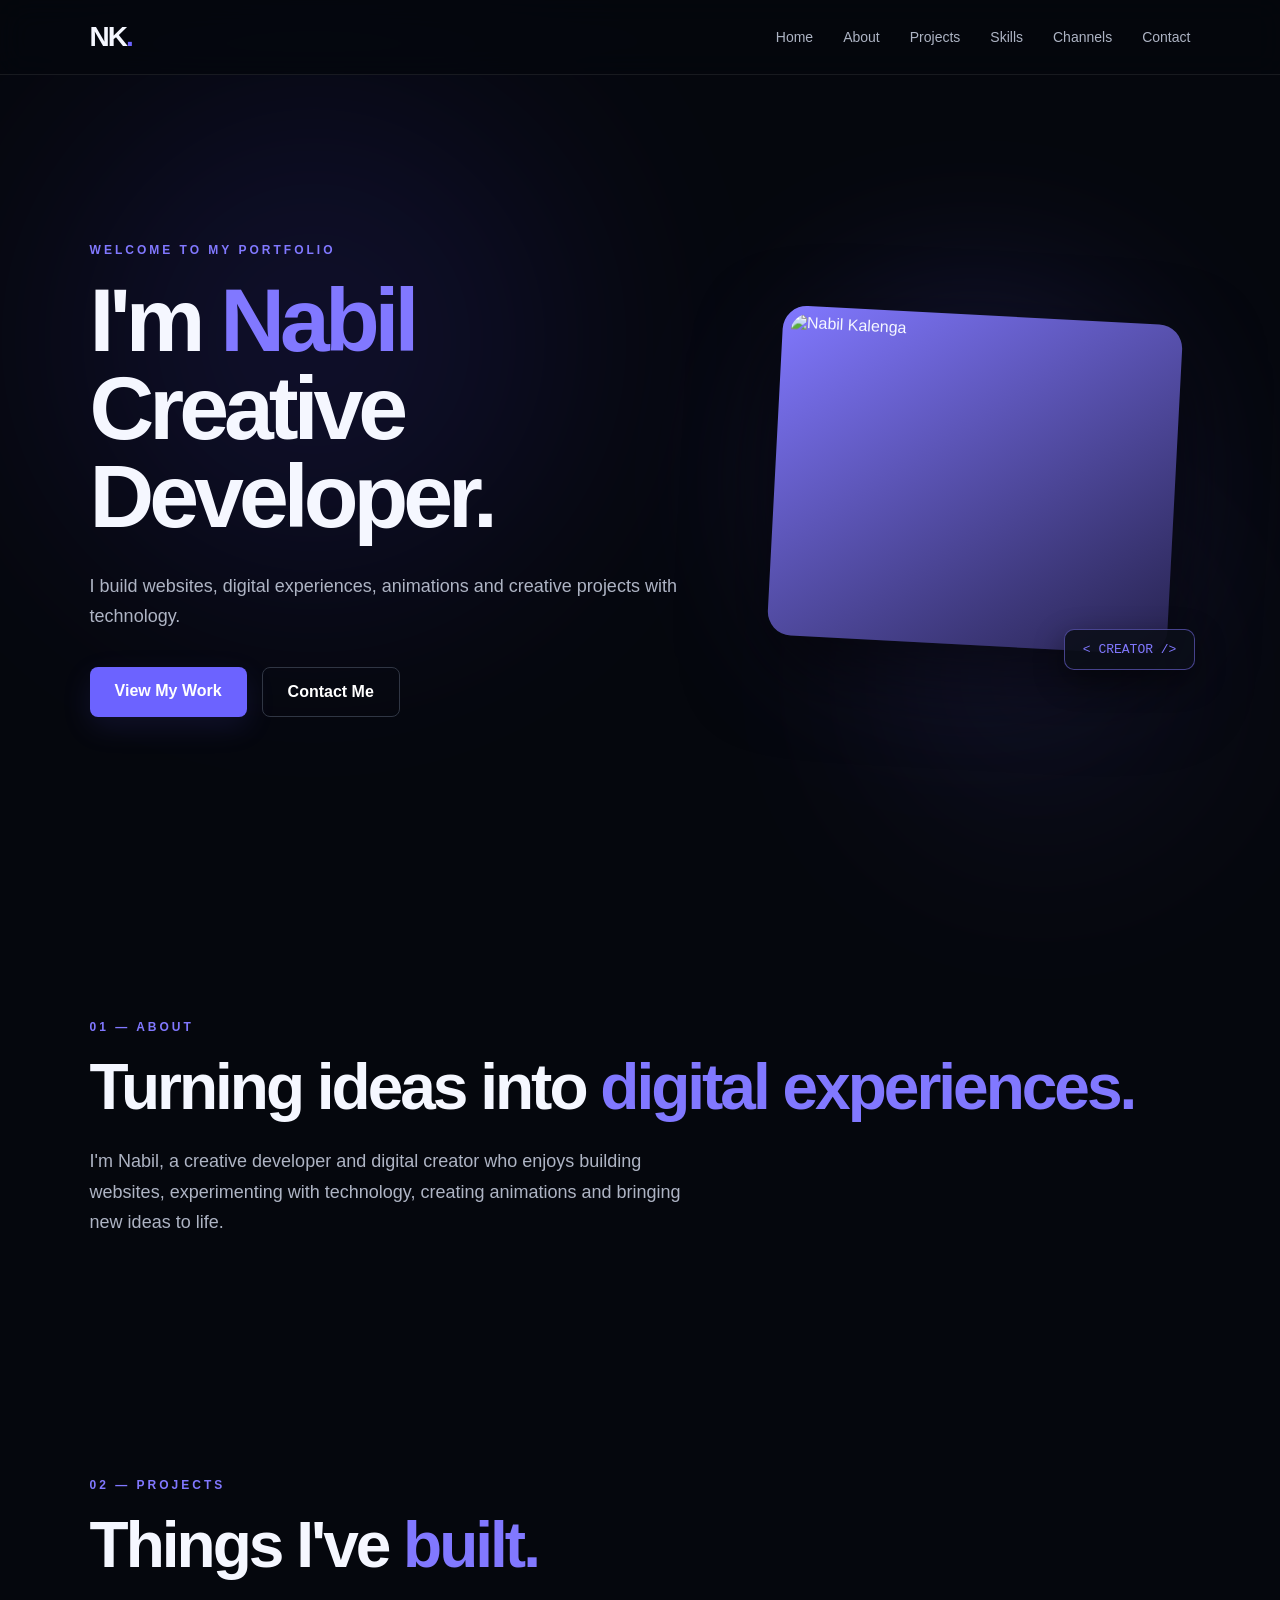
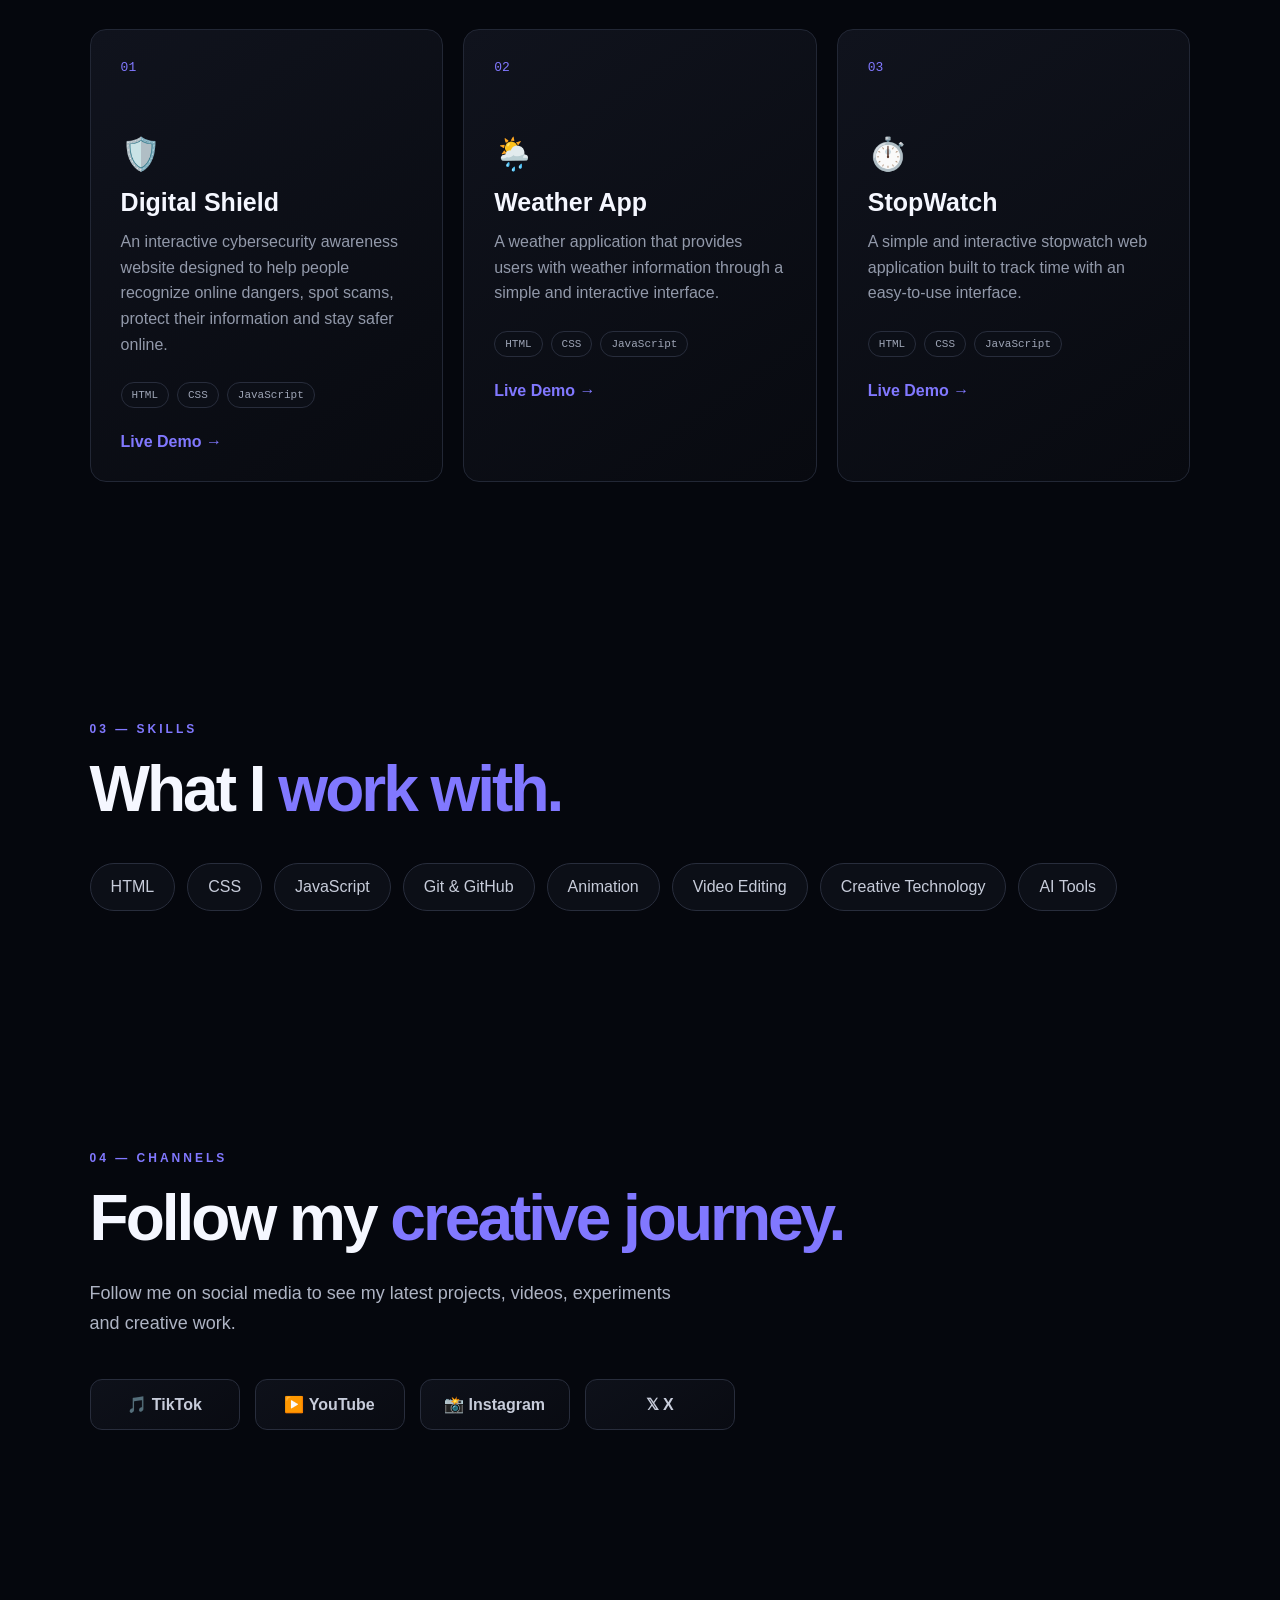
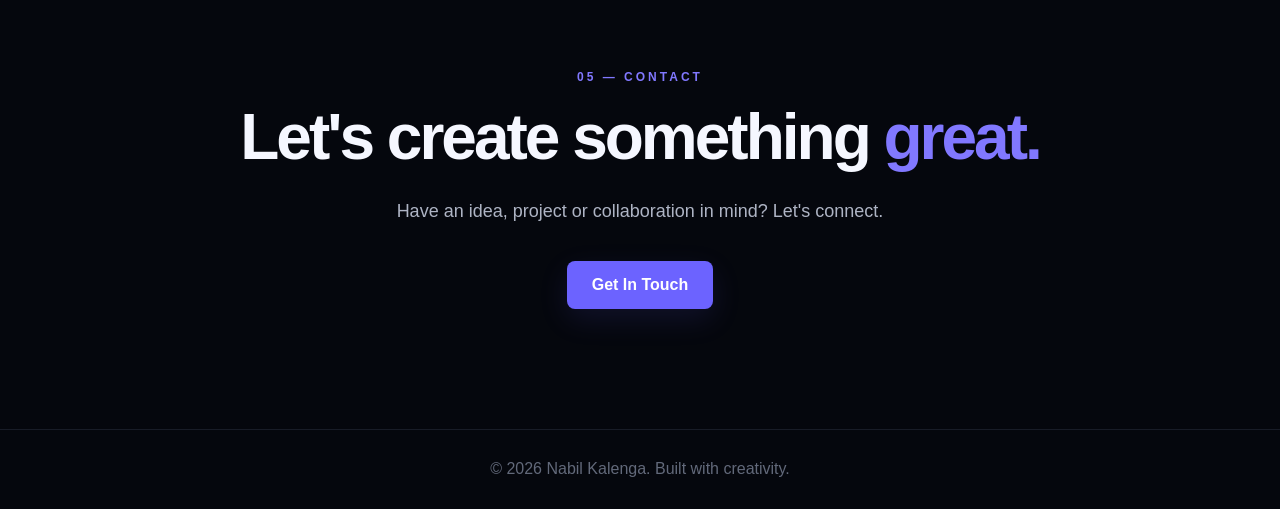
==== index.html @ c41c9a9d "Add files via upload" ====
<!DOCTYPE html>
<html lang="en">

<head>
    <meta charset="UTF-8">
    <meta name="viewport" content="width=device-width, initial-scale=1.0">

    <title>Nabil Kalenga | Creative Developer</title>

    <link rel="stylesheet" href="style.css">
</head>

<body>

    <!-- =========================
         NAVIGATION
    ========================== -->
    <header class="navbar">

        <div class="logo">
            NK<span>.</span>
        </div>

        <nav>
            <a href="#home">Home</a>
            <a href="#about">About</a>
            <a href="#projects">Projects</a>
            <a href="#skills">Skills</a>
            <a href="#socials">Channels</a>
            <a href="#contact">Contact</a>
        </nav>

    </header>


    <!-- =========================
         MAIN CONTENT
    ========================== -->
    <main>


        <!-- =========================
             HERO
        ========================== -->
        <section id="home" class="hero">

            <div class="hero-content">

                <p class="eyebrow">
                    WELCOME TO MY PORTFOLIO
                </p>

                <h1>
                    I'm <span>Nabil</span><br>
                    Creative Developer.
                </h1>

                <p class="hero-text">
                    I build websites, digital experiences, animations
                    and creative projects with technology.
                </p>

                <div class="hero-buttons">

                    <a href="#projects" class="btn primary">
                        View My Work
                    </a>

                    <a href="#contact" class="btn secondary">
                        Contact Me
                    </a>

                </div>

            </div>


            <!-- PROFILE PHOTO -->
            <div class="hero-visual">

                <div class="photo-glow"></div>

                <div class="profile-frame">

                    <img
                        src="profile.png"
                        alt="Nabil Kalenga"
                    >

                </div>

                <div class="floating-tag">
                    &lt; CREATOR /&gt;
                </div>

            </div>

        </section>



        <!-- =========================
             ABOUT
        ========================== -->
        <section id="about" class="section">

            <p class="section-label">
                01 — ABOUT
            </p>

            <h2>
                Turning ideas into
                <span>digital experiences.</span>
            </h2>

            <p class="section-text">
                I'm Nabil, a creative developer and digital creator
                who enjoys building websites, experimenting with
                technology, creating animations and bringing new
                ideas to life.
            </p>

        </section>



        <!-- =========================
             PROJECTS
        ========================== -->
        <section id="projects" class="section">

            <p class="section-label">
                02 — PROJECTS
            </p>

            <h2>
                Things I've
                <span>built.</span>
            </h2>


            <div class="projects-grid">


                <!-- =========================
                     PROJECT 01 — DIGITAL SHIELD
                ========================== -->
                <article class="project-card">

                    <div class="project-number">
                        01
                    </div>

                    <div class="project-icon">
                        🛡️
                    </div>

                    <h3>
                        Digital Shield
                    </h3>

                    <p>
                        An interactive cybersecurity awareness website
                        designed to help people recognize online dangers,
                        spot scams, protect their information and stay
                        safer online.
                    </p>

                    <div class="project-tech">

                        <span>HTML</span>
                        <span>CSS</span>
                        <span>JavaScript</span>

                    </div>

                    <div class="project-links">

                        <a
                            href="https://nabilkalenga.github.io/digital-shield/"
                            target="_blank"
                            rel="noopener noreferrer"
                        >
                            Live Demo →
                        </a>

                    </div>

                </article>



                <!-- =========================
                     PROJECT 02 — WEATHER APP
                ========================== -->
                <article class="project-card">

                    <div class="project-number">
                        02
                    </div>

                    <div class="project-icon">
                        🌦️
                    </div>

                    <h3>
                        Weather App
                    </h3>

                    <p>
                        A weather application that provides users with
                        weather information through a simple and
                        interactive interface.
                    </p>

                    <div class="project-tech">

                        <span>HTML</span>
                        <span>CSS</span>
                        <span>JavaScript</span>

                    </div>

                    <div class="project-links">

                        <a
                            href="https://nabilkalenga.github.io/Weather-app/"
                            target="_blank"
                            rel="noopener noreferrer"
                        >
                            Live Demo →
                        </a>

                    </div>

                </article>



                <!-- =========================
                     PROJECT 03 — STOPWATCH
                ========================== -->
                <article class="project-card">

                    <div class="project-number">
                        03
                    </div>

                    <div class="project-icon">
                        ⏱️
                    </div>

                    <h3>
                        StopWatch
                    </h3>

                    <p>
                        A simple and interactive stopwatch web application
                        built to track time with an easy-to-use interface.
                    </p>

                    <div class="project-tech">

                        <span>HTML</span>
                        <span>CSS</span>
                        <span>JavaScript</span>

                    </div>

                    <div class="project-links">

                        <a
                            href="https://nabilkalenga.github.io/StopWatch/"
                            target="_blank"
                            rel="noopener noreferrer"
                        >
                            Live Demo →
                        </a>

                    </div>

                </article>


            </div>

        </section>



        <!-- =========================
             SKILLS
        ========================== -->
        <section id="skills" class="section">

            <p class="section-label">
                03 — SKILLS
            </p>

            <h2>
                What I
                <span>work with.</span>
            </h2>


            <div class="skills">

                <div>HTML</div>

                <div>CSS</div>

                <div>JavaScript</div>

                <div>Git &amp; GitHub</div>

                <div>Animation</div>

                <div>Video Editing</div>

                <div>Creative Technology</div>

                <div>AI Tools</div>

            </div>

        </section>



        <!-- =========================
             SOCIAL / CHANNELS
        ========================== -->
        <section id="socials" class="section">

            <p class="section-label">
                04 — CHANNELS
            </p>

            <h2>
                Follow my
                <span>creative journey.</span>
            </h2>

            <p class="section-text">
                Follow me on social media to see my latest projects,
                videos, experiments and creative work.
            </p>


            <div class="social-links">

                <!-- TIKTOK -->
                <a
                    href="https://www.tiktok.com/@nabilkalenga"
                    target="_blank"
                    rel="noopener noreferrer"
                >
                    🎵 TikTok
                </a>


                <!-- YOUTUBE -->
                <a
                    href="https://www.youtube.com/@NabilKalenga"
                    target="_blank"
                    rel="noopener noreferrer"
                >
                    ▶️ YouTube
                </a>


                <!-- INSTAGRAM -->
                <a
                    href="https://www.instagram.com/nabilkalenga/"
                    target="_blank"
                    rel="noopener noreferrer"
                >
                    📸 Instagram
                </a>


                <!-- X -->
                <a
                    href="https://x.com/KalengaNabil"
                    target="_blank"
                    rel="noopener noreferrer"
                >
                    𝕏 X
                </a>

            </div>

        </section>



        <!-- =========================
             CONTACT
        ========================== -->
        <section id="contact" class="section contact">

            <p class="section-label">
                05 — CONTACT
            </p>

            <h2>
                Let's create something
                <span>great.</span>
            </h2>

            <p class="section-text">
                Have an idea, project or collaboration in mind?
                Let's connect.
            </p>

            <a
                href="mailto:bilkalenga2010@gmail.com"
                class="btn primary"
            >
                Get In Touch
            </a>

        </section>


    </main>



    <!-- =========================
         FOOTER
    ========================== -->
    <footer>

        <p>
            © 2026 Nabil Kalenga. Built with creativity.
        </p>

    </footer>



    <!-- =========================
         JAVASCRIPT
    ========================== -->
    <script src="script.js"></script>

</body>

</html>
---- style.css ----
/* ================================
   RESET
================================ */

* {
    margin: 0;
    padding: 0;
    box-sizing: border-box;
}

html {
    scroll-behavior: smooth;
}

body {
    font-family: Arial, Helvetica, sans-serif;
    background: #05070d;
    color: #f5f7ff;
    overflow-x: hidden;
}


/* ================================
   NAVBAR
================================ */

.navbar {
    position: fixed;
    top: 0;
    left: 0;
    width: 100%;
    height: 75px;

    padding: 0 7%;

    display: flex;
    align-items: center;
    justify-content: space-between;

    background: rgba(5, 7, 13, 0.78);
    backdrop-filter: blur(15px);
    -webkit-backdrop-filter: blur(15px);

    border-bottom: 1px solid rgba(255, 255, 255, 0.08);

    z-index: 1000;
}


/* LOGO */

.logo {
    font-size: 28px;
    font-weight: 800;
    letter-spacing: -2px;
}

.logo span {
    color: #6c63ff;
}


/* NAV LINKS */

nav {
    display: flex;
    align-items: center;
    gap: 30px;
}

nav a {
    position: relative;

    color: #aeb4c4;

    text-decoration: none;

    font-size: 14px;
    font-weight: 500;

    transition: 0.3s;
}

nav a::after {
    content: "";

    position: absolute;

    left: 0;
    bottom: -8px;

    width: 0;
    height: 2px;

    background: #8178ff;

    transition: 0.3s;
}

nav a:hover {
    color: #ffffff;
}

nav a:hover::after {
    width: 100%;
}


/* ================================
   HERO
================================ */

.hero {
    min-height: 100vh;

    padding: 120px 7% 60px;

    display: flex;
    align-items: center;
    justify-content: space-between;

    gap: 60px;

    position: relative;
}


/* HERO GLOW */

.hero::before {
    content: "";

    position: absolute;

    width: 500px;
    height: 500px;

    background: #5b4cff;

    opacity: 0.12;

    filter: blur(120px);

    border-radius: 50%;

    top: 10%;
    left: 5%;

    pointer-events: none;
}


/* SECOND HERO GLOW */

.hero::after {
    content: "";

    position: absolute;

    width: 350px;
    height: 350px;

    background: #8178ff;

    opacity: 0.06;

    filter: blur(100px);

    border-radius: 50%;

    right: 5%;
    bottom: 5%;

    pointer-events: none;
}


/* HERO CONTENT */

.hero-content {
    max-width: 700px;

    position: relative;

    z-index: 2;
}


/* EYEBROW */

.eyebrow,
.section-label {
    color: #8178ff;

    font-size: 12px;

    letter-spacing: 3px;

    font-weight: bold;

    margin-bottom: 20px;
}


/* HERO TITLE */

.hero h1 {
    font-size: clamp(50px, 7vw, 92px);

    line-height: 0.98;

    letter-spacing: -5px;

    margin-bottom: 30px;
}

.hero h1 span,
.section h2 span {
    color: #8178ff;
}


/* HERO DESCRIPTION */

.hero-text,
.section-text {
    color: #aeb4c4;

    font-size: 18px;

    line-height: 1.7;

    max-width: 600px;
}


/* ================================
   BUTTONS
================================ */

.hero-buttons {
    display: flex;

    gap: 15px;

    margin-top: 35px;
}

.btn {
    display: inline-block;

    padding: 15px 25px;

    border-radius: 8px;

    text-decoration: none;

    font-weight: bold;

    transition: 0.3s;
}


/* PRIMARY BUTTON */

.primary {
    background: #6c63ff;

    color: white;

    box-shadow:
        0 10px 30px rgba(108, 99, 255, 0.12);
}

.primary:hover {
    transform: translateY(-3px);

    box-shadow:
        0 15px 35px rgba(108, 99, 255, 0.3);
}


/* SECONDARY BUTTON */

.secondary {
    border: 1px solid #303644;

    color: white;

    background: transparent;
}

.secondary:hover {
    background: #151927;

    border-color: #8178ff;

    transform: translateY(-3px);
}


/* ================================
   PROFILE PHOTO
================================ */

.hero-visual {
    width: 430px;
    height: 450px;

    position: relative;

    display: flex;

    align-items: center;

    justify-content: center;

    flex-shrink: 0;

    z-index: 2;
}


/* PURPLE GLOW */

.photo-glow {
    position: absolute;

    width: 330px;
    height: 330px;

    border-radius: 50%;

    background: #6c63ff;

    filter: blur(100px);

    opacity: 0.25;

    animation: pulseGlow 4s ease-in-out infinite;
}


/* PHOTO FRAME */

.profile-frame {
    position: relative;

    width: 400px;
    height: 330px;

    padding: 8px;

    border-radius: 24px;

    background: linear-gradient(
        145deg,
        #8178ff,
        #27234f
    );

    transform: rotate(3deg);

    box-shadow:
        0 30px 80px rgba(0, 0, 0, 0.6);

    z-index: 2;

    animation: profileFloat 5s ease-in-out infinite;

    overflow: hidden;
}


/* PHOTO FRAME BORDER */

.profile-frame::before {
    content: "";

    position: absolute;

    inset: -2px;

    border-radius: 26px;

    border: 1px solid rgba(255, 255, 255, 0.25);

    pointer-events: none;

    z-index: 3;
}


/* ACTUAL IMAGE */

.profile-frame img {
    width: 100%;
    height: 100%;

    display: block;

    object-fit: cover;

    object-position: center 35%;

    border-radius: 18px;
}


/* FLOATING CREATOR TAG */

.floating-tag {
    position: absolute;

    right: -5px;

    bottom: 35px;

    padding: 12px 18px;

    border-radius: 10px;

    background: rgba(12, 15, 25, 0.9);

    border: 1px solid rgba(129, 120, 255, 0.5);

    color: #8178ff;

    font-family: monospace;

    font-size: 13px;

    z-index: 5;

    box-shadow:
        0 10px 30px rgba(0, 0, 0, 0.4);
}


/* ================================
   PHOTO ANIMATIONS
================================ */

@keyframes profileFloat {

    0%,
    100% {
        transform: rotate(3deg) translateY(0);
    }

    50% {
        transform: rotate(3deg) translateY(-12px);
    }
}


@keyframes pulseGlow {

    0%,
    100% {
        transform: scale(1);

        opacity: 0.20;
    }

    50% {
        transform: scale(1.15);

        opacity: 0.32;
    }
}


/* ================================
   SECTIONS
================================ */

.section {
    padding: 120px 7%;

    max-width: 1300px;

    margin: auto;
}

.section h2 {
    font-size: clamp(38px, 5vw, 65px);

    letter-spacing: -3px;

    line-height: 1.05;

    margin-bottom: 25px;
}


/* ================================
   PROJECTS
================================ */

.projects-grid {
    margin-top: 50px;

    display: grid;

    grid-template-columns: repeat(3, 1fr);

    gap: 20px;
}


/* PROJECT CARD */

.project-card {
    min-height: 280px;

    padding: 30px;

    border: 1px solid #222735;

    border-radius: 16px;

    background:
        linear-gradient(
            145deg,
            #10131d,
            #080a10
        );

    transition:
        transform 0.35s,
        border-color 0.35s,
        box-shadow 0.35s;
}


/* PROJECT HOVER */

.project-card:hover {
    transform: translateY(-8px);

    border-color: #6259ff;

    box-shadow:
        0 20px 50px rgba(0, 0, 0, 0.25);
}


/* PROJECT NUMBER */

.project-number {
    color: #8178ff;

    font-family: monospace;

    margin-bottom: 60px;
}


/* PROJECT ICON */

.project-icon {
    font-size: 32px;

    margin-bottom: 15px;
}


/* PROJECT TITLE */

.project-card h3 {
    font-size: 25px;

    margin-bottom: 12px;
}


/* PROJECT DESCRIPTION */

.project-card p {
    color: #9299aa;

    line-height: 1.6;

    margin-bottom: 25px;
}


/* PROJECT TECHNOLOGY */

.project-tech {
    display: flex;

    flex-wrap: wrap;

    gap: 8px;

    margin-bottom: 25px;
}

.project-tech span {
    padding: 6px 10px;

    border-radius: 20px;

    border: 1px solid #282d3c;

    color: #9da4b5;

    background: #0c0f17;

    font-size: 11px;

    font-family: monospace;
}


/* PROJECT LINK */

.project-links a {
    color: #8178ff;

    text-decoration: none;

    font-weight: bold;

    transition: 0.3s;
}

.project-links a:hover {
    color: white;

    padding-left: 5px;
}


/* ================================
   SKILLS
================================ */

.skills {
    display: flex;

    flex-wrap: wrap;

    gap: 12px;

    margin-top: 40px;
}

.skills div {
    padding: 14px 20px;

    border: 1px solid #282d3c;

    border-radius: 50px;

    color: #c7ccda;

    background: #0c0f17;

    transition: 0.3s;
}

.skills div:hover {
    border-color: #8178ff;

    color: white;

    transform: translateY(-3px);

    box-shadow:
        0 8px 25px rgba(108, 99, 255, 0.12);
}


/* ================================
   SOCIAL / CHANNELS
================================ */

.social-links {
    display: flex;

    flex-wrap: wrap;

    gap: 15px;

    margin-top: 40px;
}


/* SOCIAL BUTTON */

.social-links a {
    display: inline-flex;

    align-items: center;

    justify-content: center;

    gap: 10px;

    min-width: 150px;

    padding: 15px 22px;

    border: 1px solid #282d3c;

    border-radius: 12px;

    background:
        linear-gradient(
            145deg,
            #0e111a,
            #090b12
        );

    color: #c7ccda;

    text-decoration: none;

    font-weight: bold;

    transition:
        transform 0.3s,
        border-color 0.3s,
        background 0.3s,
        color 0.3s,
        box-shadow 0.3s;
}


/* SOCIAL HOVER */

.social-links a:hover {
    transform: translateY(-5px);

    border-color: #8178ff;

    color: #ffffff;

    background: #111523;

    box-shadow:
        0 12px 30px rgba(108, 99, 255, 0.15);
}


/* ================================
   CONTACT
================================ */

.contact {
    text-align: center;
}

.contact .section-text {
    margin: 0 auto 35px;
}


/* ================================
   FOOTER
================================ */

footer {
    padding: 30px 7%;

    text-align: center;

    color: #62697a;

    border-top: 1px solid #181c27;
}


/* ================================
   MOBILE
================================ */

@media (max-width: 1000px) {

    .hero {
        gap: 30px;
    }

    .hero-visual {
        width: 360px;
    }

    .profile-frame {
        width: 340px;
    }

    .projects-grid {
        grid-template-columns: repeat(2, 1fr);
    }

}


/* ================================
   SMALL TABLETS / PHONES
================================ */

@media (max-width: 800px) {

    .navbar {
        padding: 0 5%;
    }

    nav {
        display: none;
    }


    /* HERO */

    .hero {
        padding: 120px 5% 60px;

        flex-direction: column;

        text-align: center;
    }

    .hero-content {
        max-width: 100%;
    }

    .hero-text {
        margin: auto;
    }

    .hero-buttons {
        justify-content: center;

        flex-wrap: wrap;
    }


    /* PROFILE */

    .hero-visual {
        width: 320px;

        height: 400px;

        margin-top: 20px;
    }

    .profile-frame {
        width: 300px;

        height: 250px;
    }

    .floating-tag {
        right: 5px;

        bottom: 45px;
    }


    /* PROJECTS */

    .projects-grid {
        grid-template-columns: 1fr;
    }


    /* SECTIONS */

    .section {
        padding: 90px 5%;
    }

    .section h2 {
        letter-spacing: -2px;
    }


    /* SOCIAL LINKS */

    .social-links {
        display: grid;

        grid-template-columns: 1fr;

        gap: 12px;
    }

    .social-links a {
        width: 100%;

        min-width: 0;
    }

}


/* ================================
   VERY SMALL PHONES
================================ */

@media (max-width: 450px) {

    .hero h1 {
        font-size: 48px;

        letter-spacing: -3px;
    }

    .hero-text,
    .section-text {
        font-size: 16px;
    }

    .hero-visual {
        width: 290px;

        height: 350px;
    }

    .profile-frame {
        width: 270px;

        height: 225px;
    }

    .floating-tag {
        font-size: 11px;

        padding: 10px 14px;

        bottom: 30px;
    }

    .btn {
        padding: 13px 20px;
    }

    .section {
        padding: 75px 5%;
    }

}
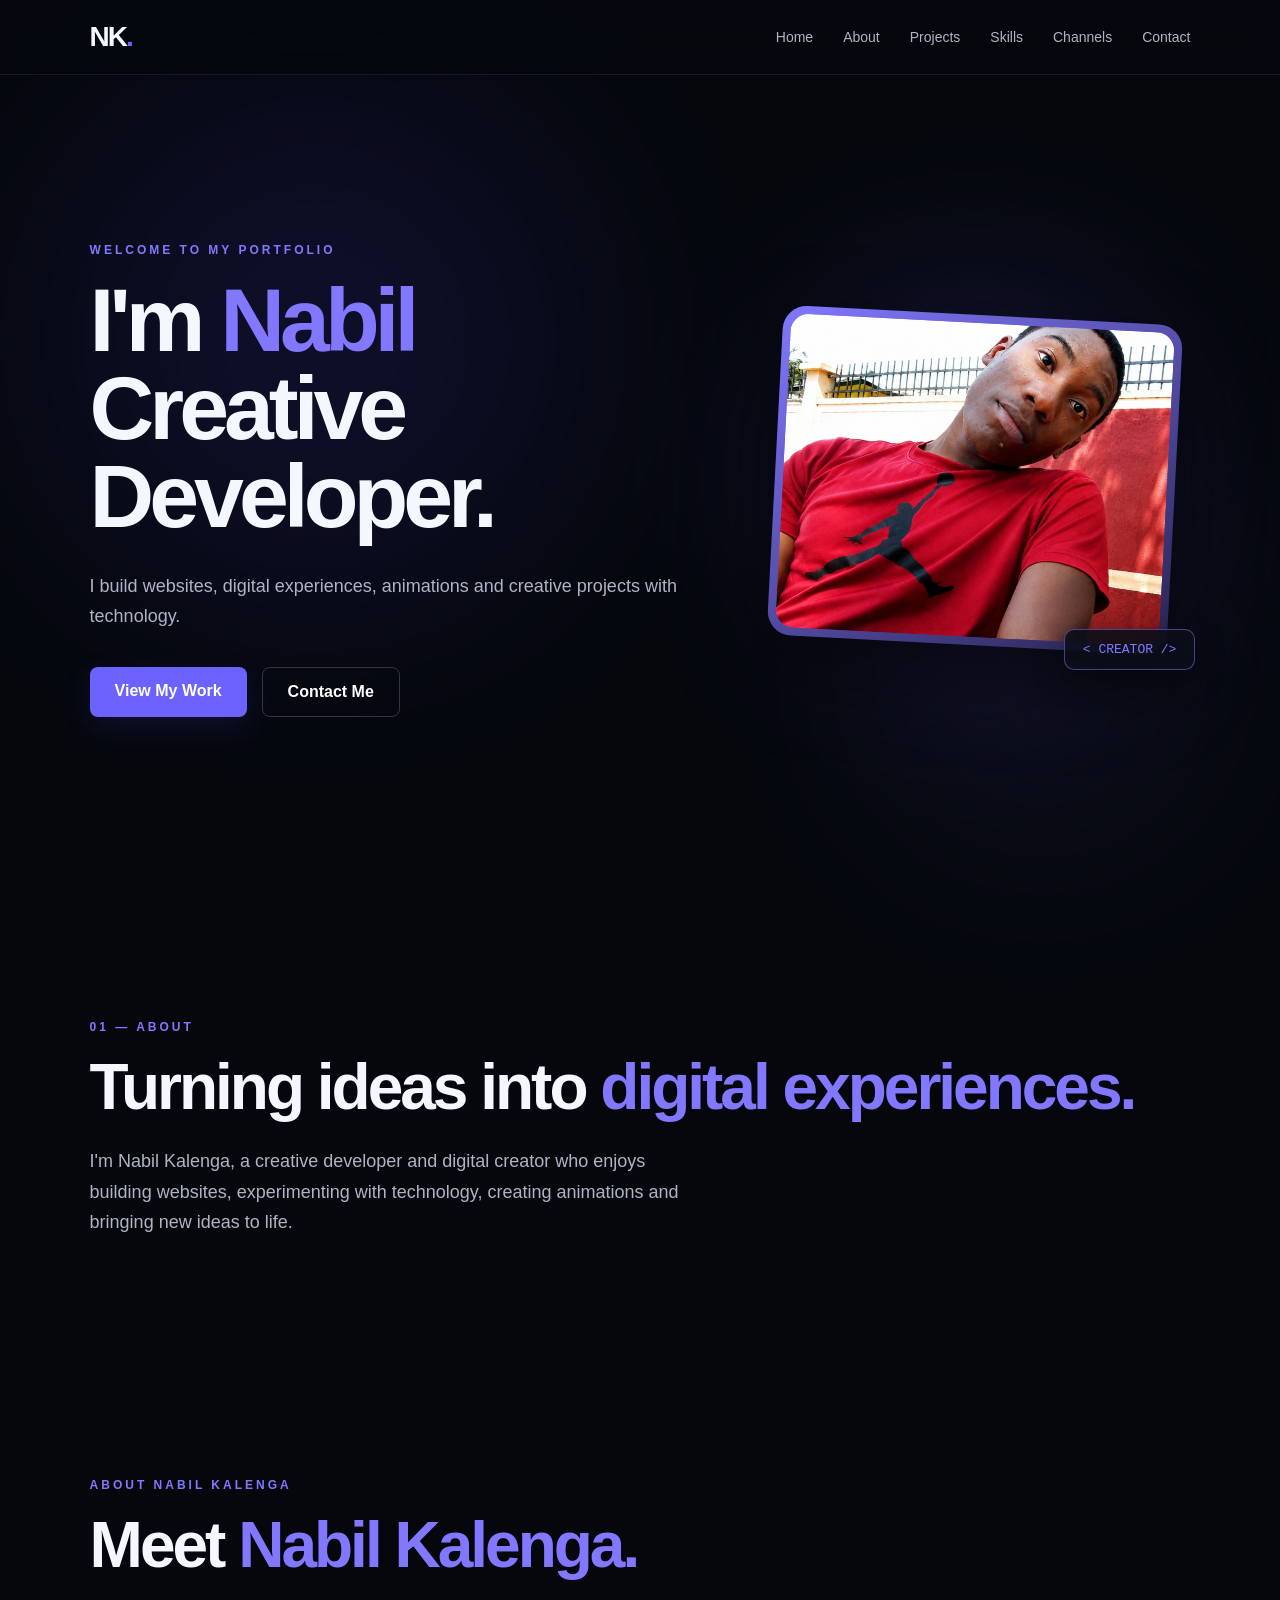
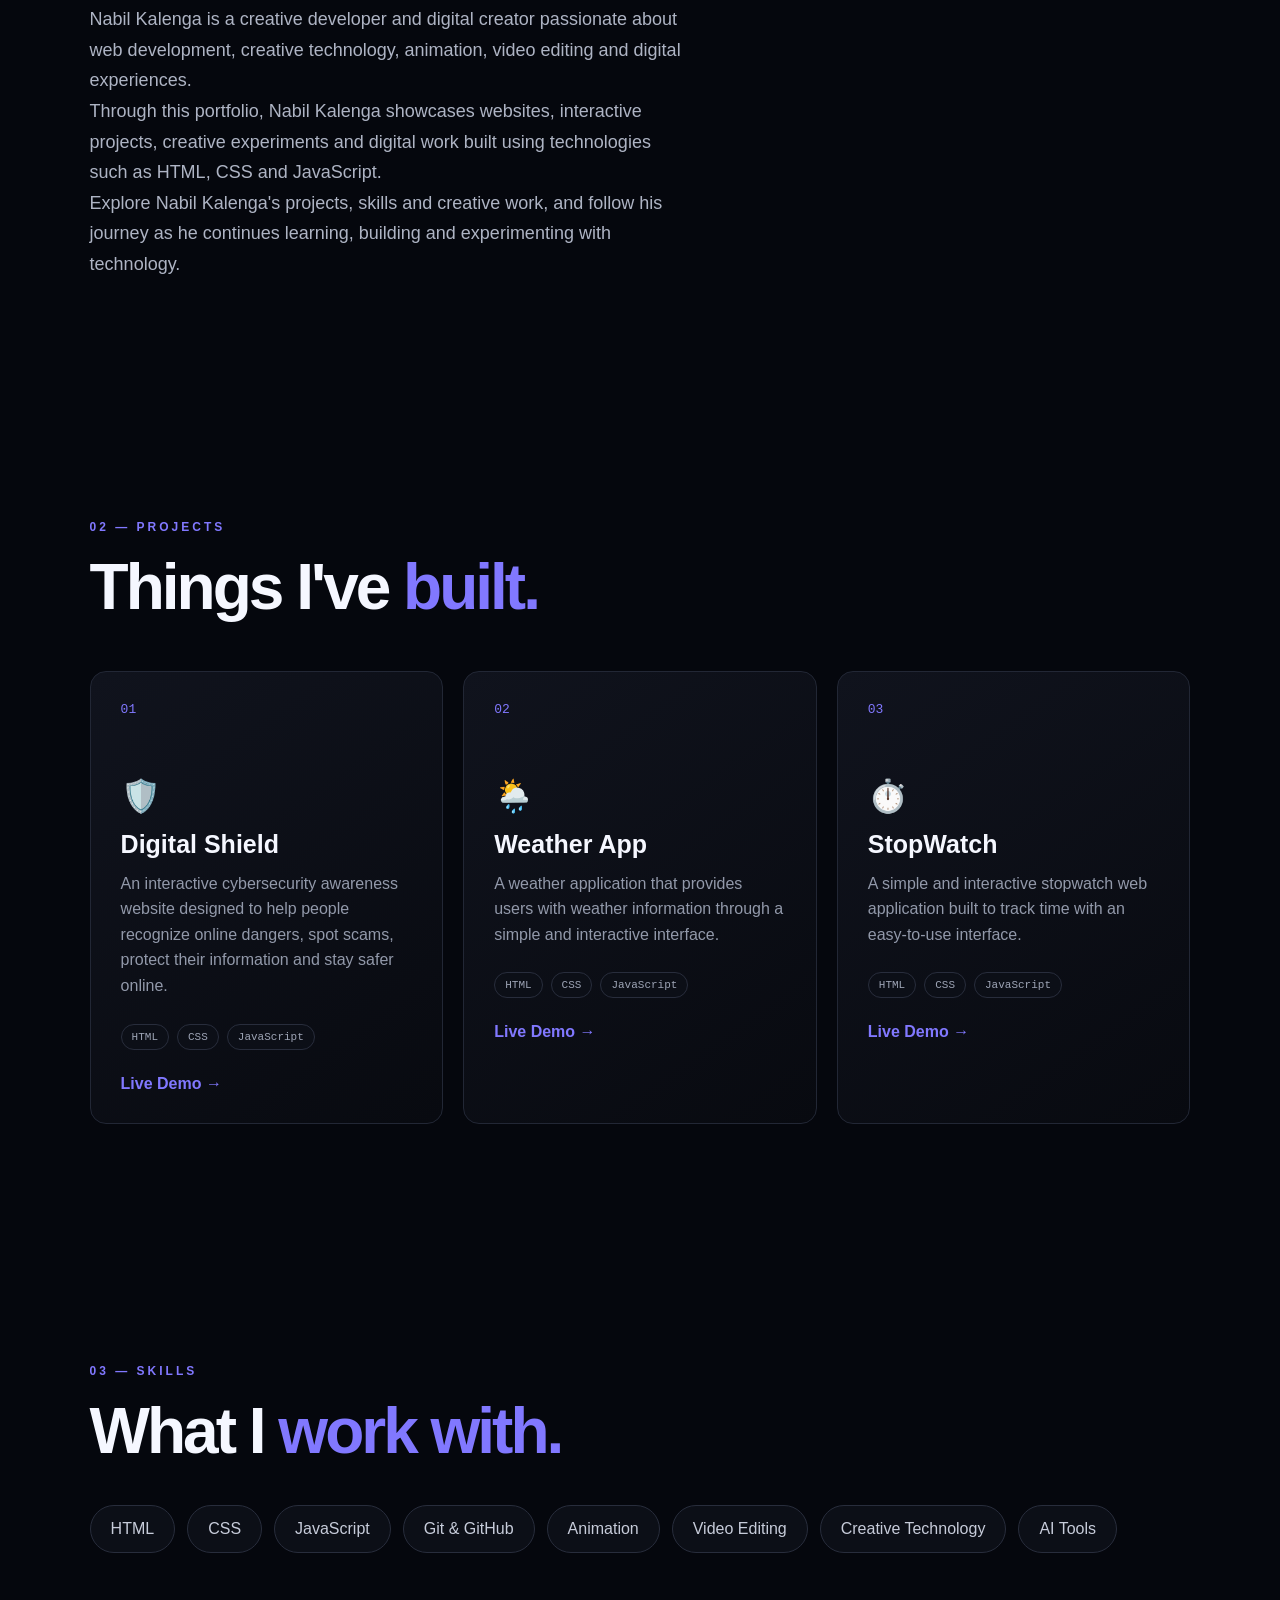
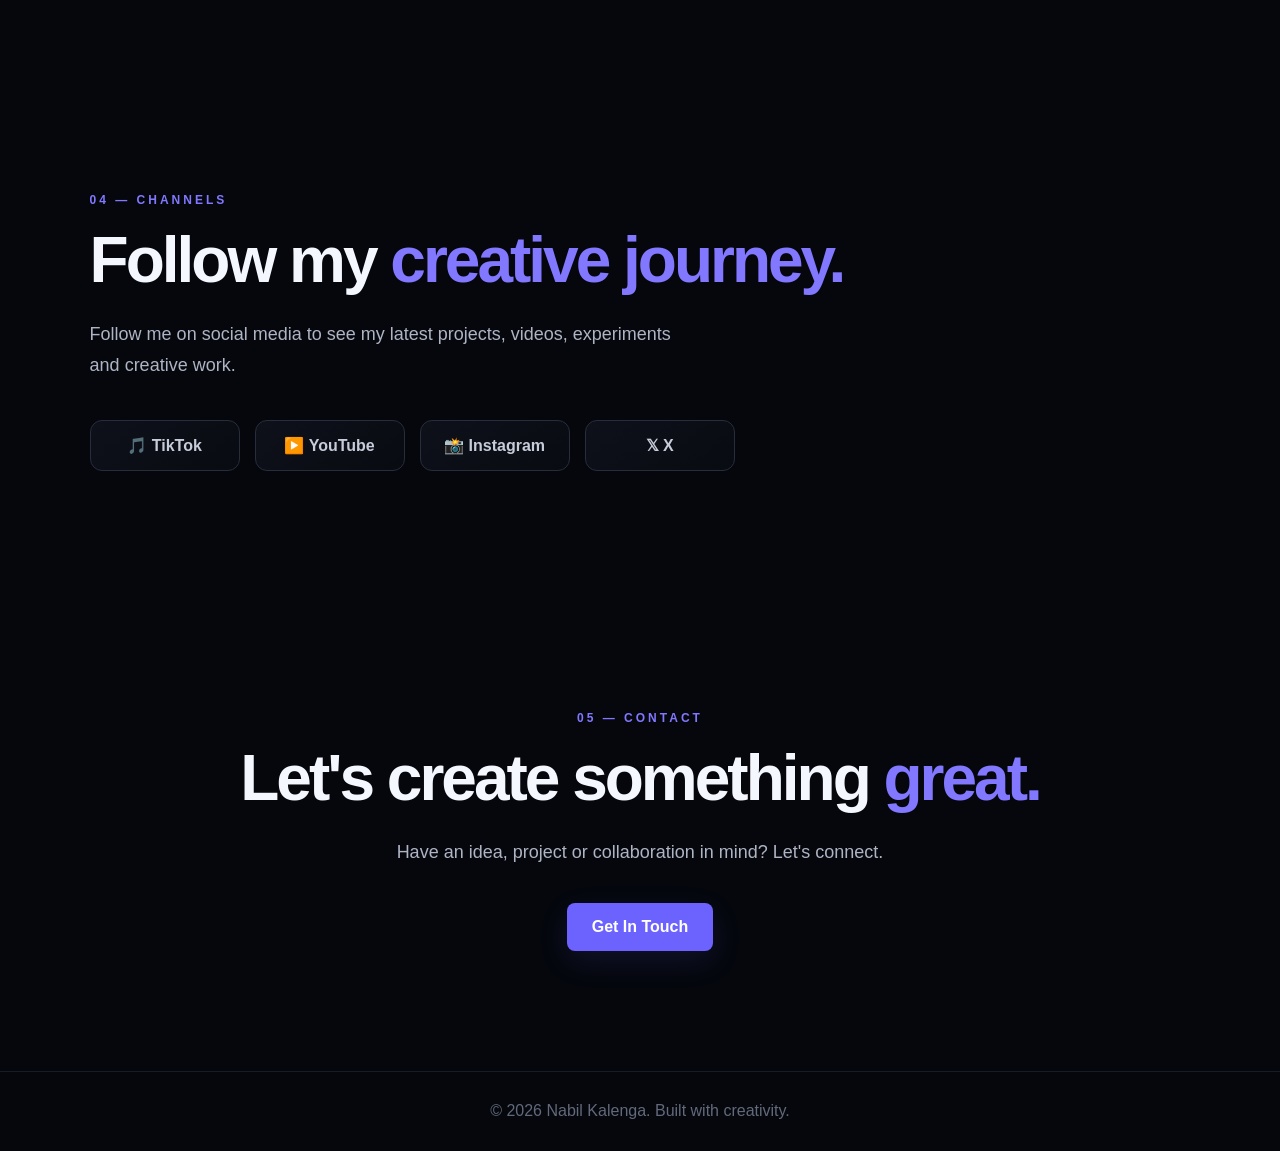
==== commit 63848a59: "Enhance index.html with SEO and content updates Updated the HTML structure and added SEO meta tags." ====
--- a/index.html
+++ b/index.html
@@ -5,7 +5,41 @@
     <meta charset="UTF-8">
     <meta name="viewport" content="width=device-width, initial-scale=1.0">
 
-    <title>Nabil Kalenga | Creative Developer</title>
+    <title>Nabil Kalenga | Creative Developer & Digital Creator</title>
+
+    <meta
+        name="description"
+        content="Nabil Kalenga is a creative developer and digital creator building websites, digital experiences, animations and creative technology projects."
+    >
+
+    <meta name="author" content="Nabil Kalenga">
+    <meta name="robots" content="index, follow">
+
+    <link
+        rel="canonical"
+        href="https://nabilkalenga.github.io/"
+    >
+
+    <!-- =========================
+         JSON-LD STRUCTURED DATA
+    ========================== -->
+    <script type="application/ld+json">
+    {
+        "@context": "https://schema.org",
+        "@type": "Person",
+        "name": "Nabil Kalenga",
+        "url": "https://nabilkalenga.github.io/",
+        "image": "https://nabilkalenga.github.io/profile.png",
+        "jobTitle": "Creative Developer & Digital Creator",
+        "description": "Nabil Kalenga is a creative developer and digital creator building websites, digital experiences, animations and creative technology projects.",
+        "sameAs": [
+            "https://www.tiktok.com/@nabilkalenga",
+            "https://www.youtube.com/@NabilKalenga",
+            "https://www.instagram.com/nabilkalenga/",
+            "https://x.com/KalengaNabil"
+        ]
+    }
+    </script>
 
     <link rel="stylesheet" href="style.css">
 </head>
@@ -38,7 +72,6 @@
     ========================== -->
     <main>
 
-
         <!-- =========================
              HERO
         ========================== -->
@@ -84,7 +117,7 @@
 
                     <img
                         src="profile.png"
-                        alt="Nabil Kalenga"
+                        alt="Nabil Kalenga - Creative Developer"
                     >
 
                 </div>
@@ -98,7 +131,6 @@
         </section>
 
 
-
         <!-- =========================
              ABOUT
         ========================== -->
@@ -114,14 +146,46 @@
             </h2>
 
             <p class="section-text">
-                I'm Nabil, a creative developer and digital creator
-                who enjoys building websites, experimenting with
-                technology, creating animations and bringing new
-                ideas to life.
-            </p>
-
-        </section>
-
+                I'm Nabil Kalenga, a creative developer and digital creator
+                who enjoys building websites, experimenting with technology,
+                creating animations and bringing new ideas to life.
+            </p>
+
+        </section>
+
+
+        <!-- =========================
+             SEO / ABOUT NABIL KALENGA
+        ========================== -->
+        <section class="section seo-section">
+
+            <p class="section-label">
+                ABOUT NABIL KALENGA
+            </p>
+
+            <h2>
+                Meet <span>Nabil Kalenga.</span>
+            </h2>
+
+            <p class="section-text">
+                Nabil Kalenga is a creative developer and digital creator
+                passionate about web development, creative technology,
+                animation, video editing and digital experiences.
+            </p>
+
+            <p class="section-text">
+                Through this portfolio, Nabil Kalenga showcases websites,
+                interactive projects, creative experiments and digital work
+                built using technologies such as HTML, CSS and JavaScript.
+            </p>
+
+            <p class="section-text">
+                Explore Nabil Kalenga's projects, skills and creative work,
+                and follow his journey as he continues learning, building
+                and experimenting with technology.
+            </p>
+
+        </section>
 
 
         <!-- =========================
@@ -138,13 +202,9 @@
                 <span>built.</span>
             </h2>
 
-
             <div class="projects-grid">
 
-
-                <!-- =========================
-                     PROJECT 01 — DIGITAL SHIELD
-                ========================== -->
+                <!-- PROJECT 01 — DIGITAL SHIELD -->
                 <article class="project-card">
 
                     <div class="project-number">
@@ -167,11 +227,9 @@
                     </p>
 
                     <div class="project-tech">
-
                         <span>HTML</span>
                         <span>CSS</span>
                         <span>JavaScript</span>
-
                     </div>
 
                     <div class="project-links">
@@ -189,10 +247,7 @@
                 </article>
 
 
-
-                <!-- =========================
-                     PROJECT 02 — WEATHER APP
-                ========================== -->
+                <!-- PROJECT 02 — WEATHER APP -->
                 <article class="project-card">
 
                     <div class="project-number">
@@ -214,11 +269,9 @@
                     </p>
 
                     <div class="project-tech">
-
                         <span>HTML</span>
                         <span>CSS</span>
                         <span>JavaScript</span>
-
                     </div>
 
                     <div class="project-links">
@@ -236,10 +289,7 @@
                 </article>
 
 
-
-                <!-- =========================
-                     PROJECT 03 — STOPWATCH
-                ========================== -->
+                <!-- PROJECT 03 — STOPWATCH -->
                 <article class="project-card">
 
                     <div class="project-number">
@@ -260,11 +310,9 @@
                     </p>
 
                     <div class="project-tech">
-
                         <span>HTML</span>
                         <span>CSS</span>
                         <span>JavaScript</span>
-
                     </div>
 
                     <div class="project-links">
@@ -281,11 +329,9 @@
 
                 </article>
 
-
             </div>
 
         </section>
-
 
 
         <!-- =========================
@@ -302,29 +348,20 @@
                 <span>work with.</span>
             </h2>
 
-
             <div class="skills">
 
                 <div>HTML</div>
-
                 <div>CSS</div>
-
                 <div>JavaScript</div>
-
                 <div>Git &amp; GitHub</div>
-
                 <div>Animation</div>
-
                 <div>Video Editing</div>
-
                 <div>Creative Technology</div>
-
                 <div>AI Tools</div>
 
             </div>
 
         </section>
-
 
 
         <!-- =========================
@@ -345,7 +382,6 @@
                 Follow me on social media to see my latest projects,
                 videos, experiments and creative work.
             </p>
-
 
             <div class="social-links">
 
@@ -393,7 +429,6 @@
         </section>
 
 
-
         <!-- =========================
              CONTACT
         ========================== -->
@@ -422,9 +457,7 @@
 
         </section>
 
-
     </main>
-
 
 
     <!-- =========================
@@ -439,7 +472,6 @@
     </footer>
 
 
-
     <!-- =========================
          JAVASCRIPT
     ========================== -->
@@ -447,4 +479,4 @@
 
 </body>
 
-</html>+</html>
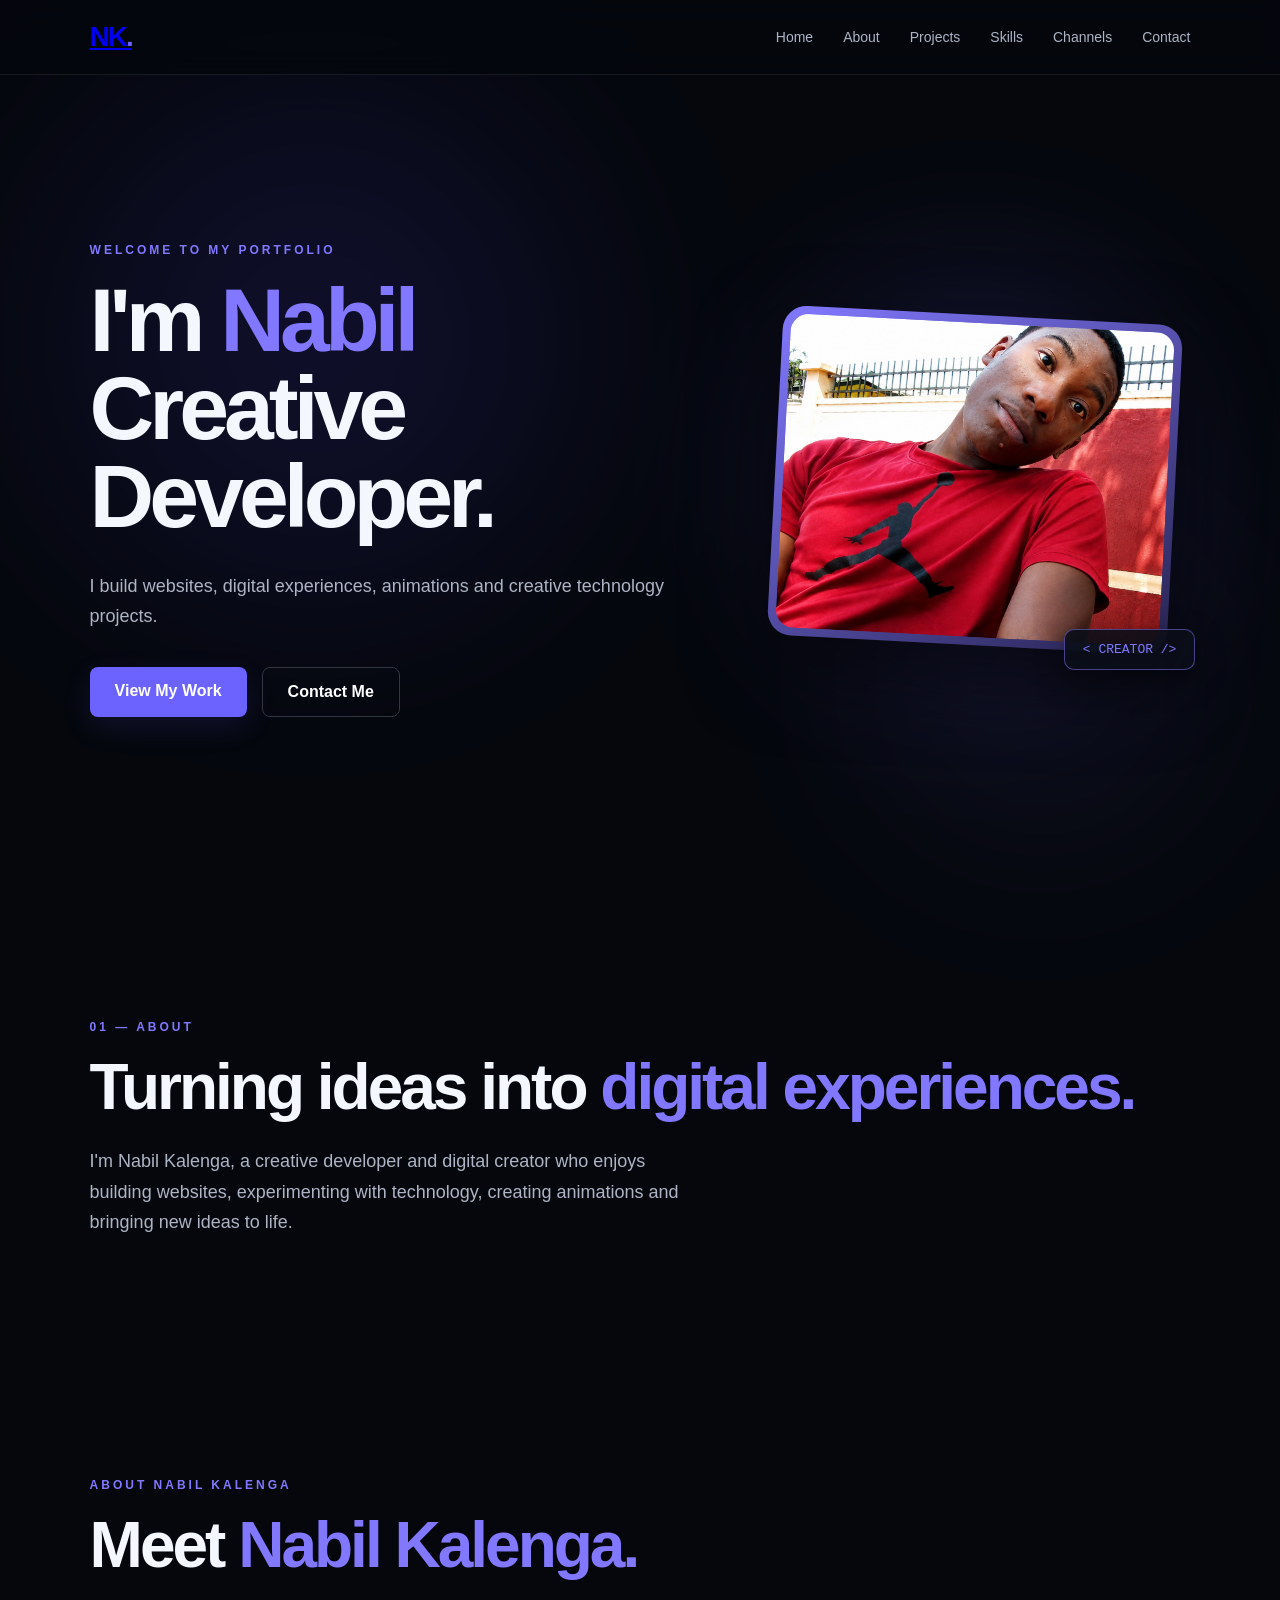
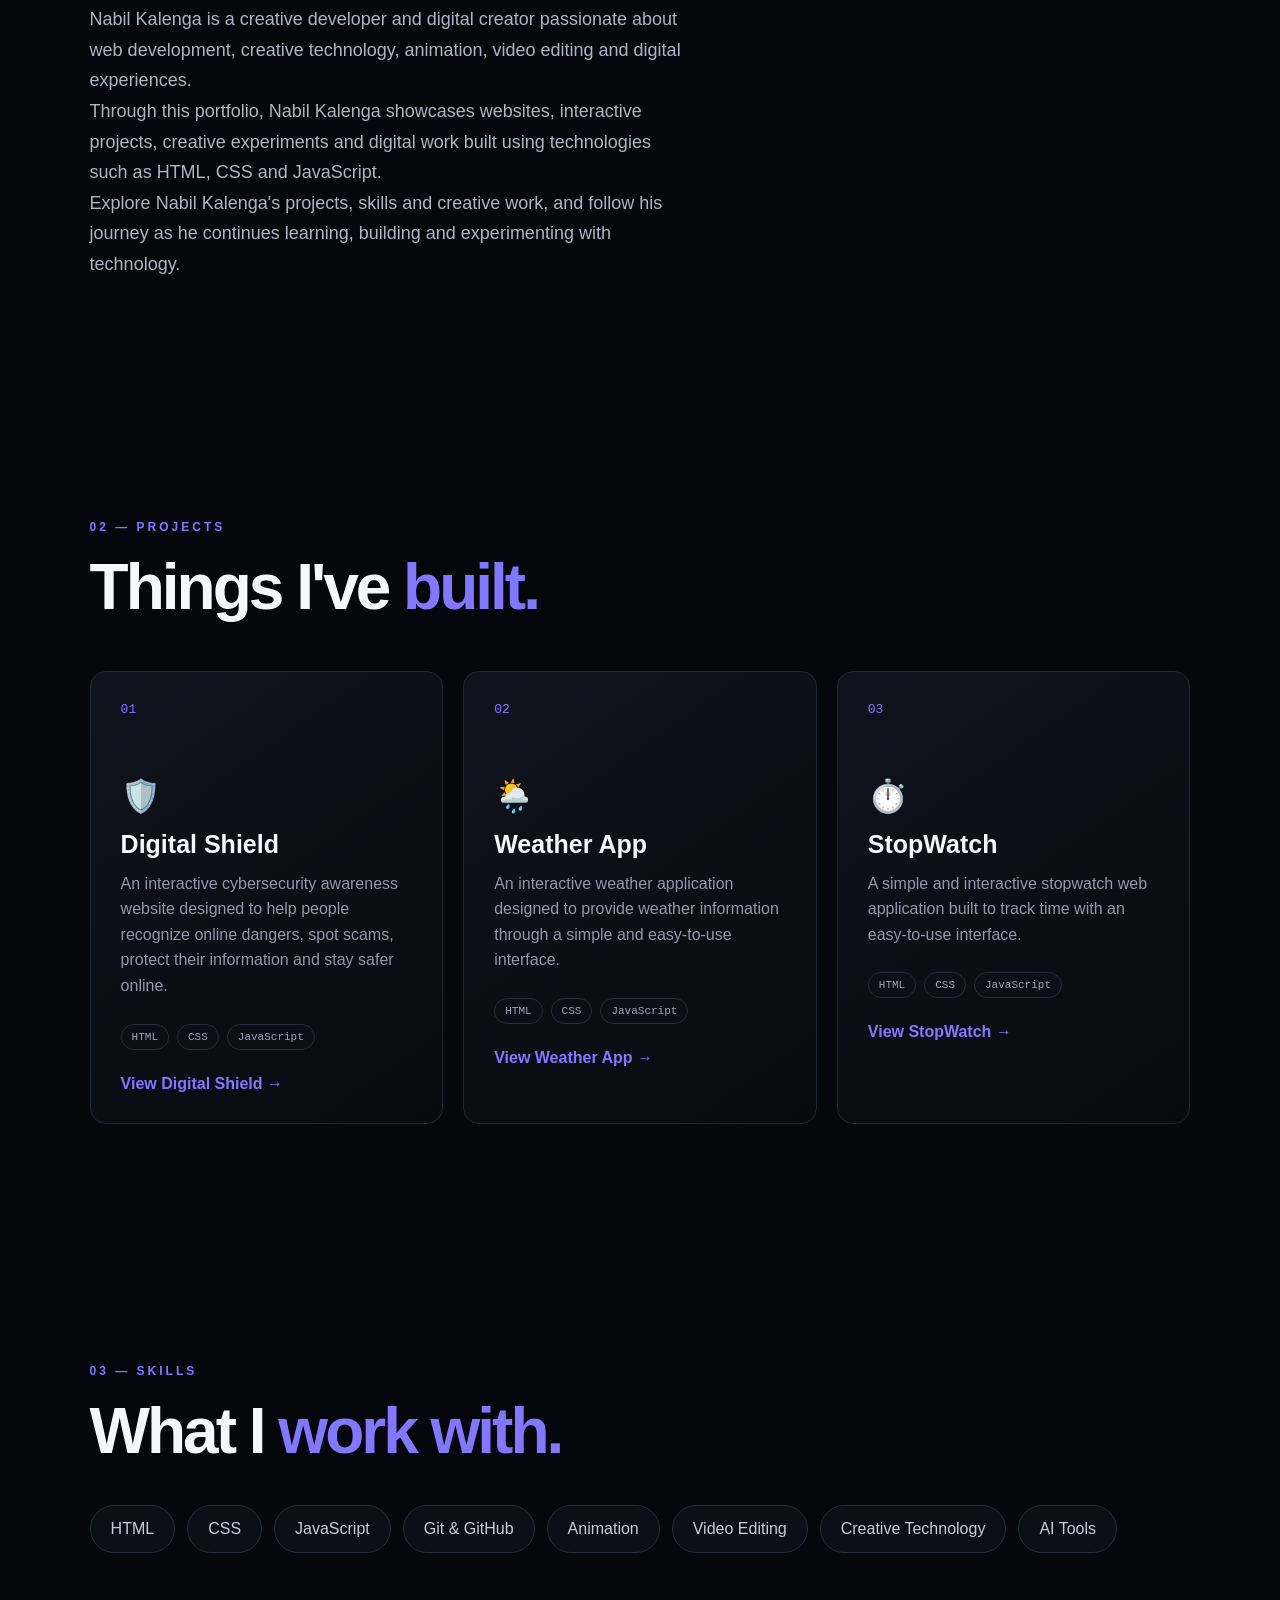
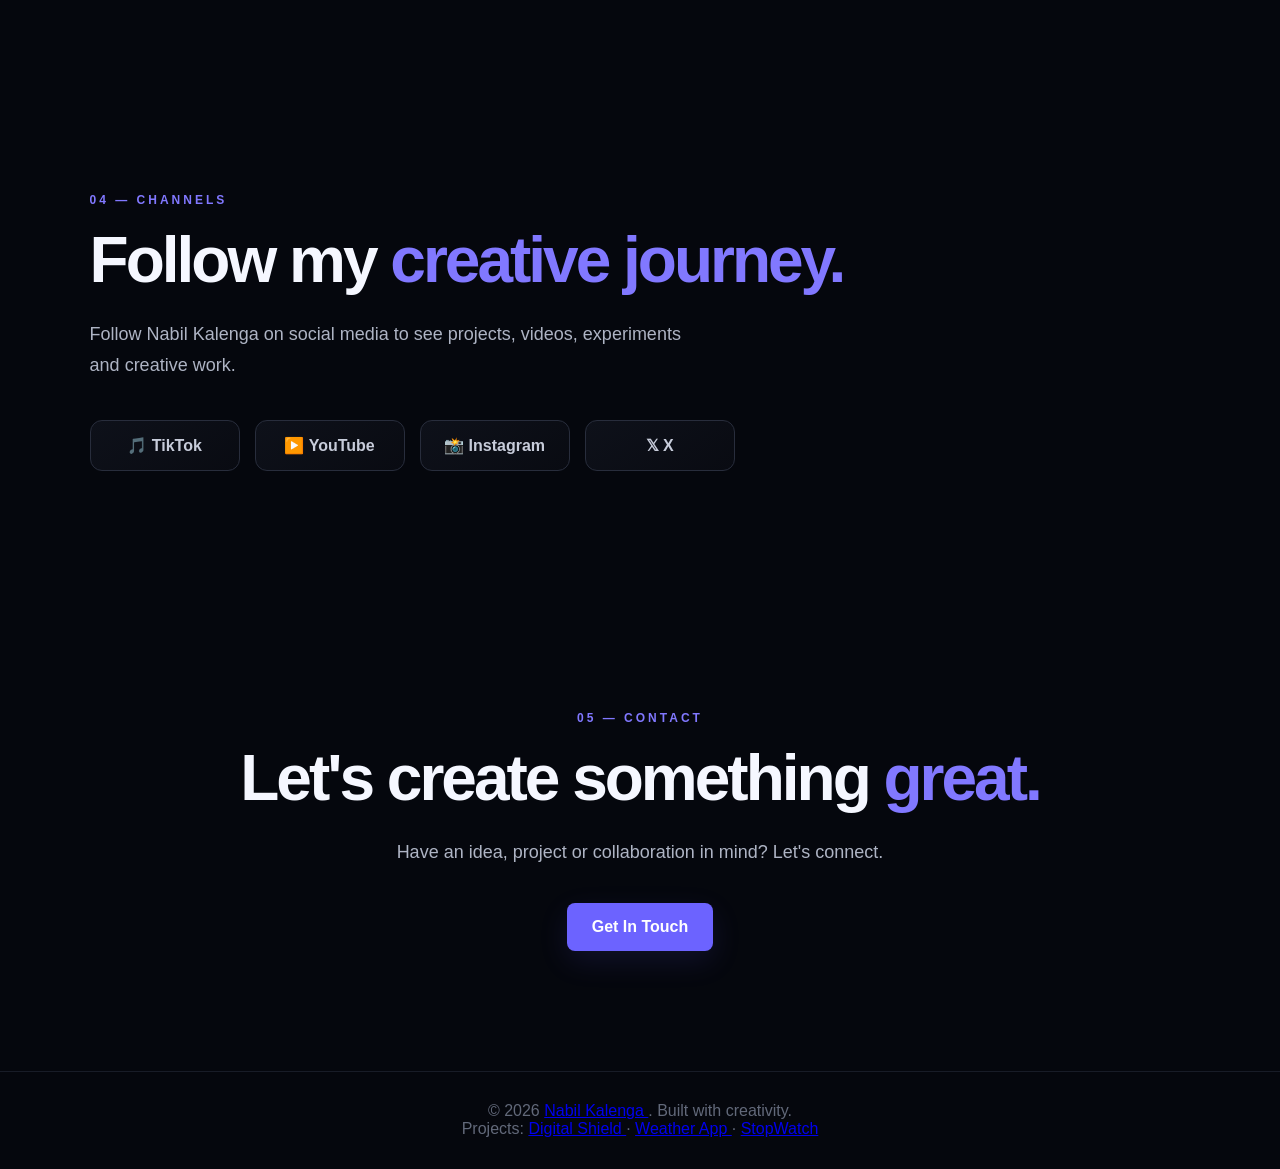
==== commit cb30fa60: "Enhance SEO and accessibility in index.html Updated SEO elements, added favicon, and improved access" ====
--- a/index.html
+++ b/index.html
@@ -5,14 +5,19 @@
     <meta charset="UTF-8">
     <meta name="viewport" content="width=device-width, initial-scale=1.0">
 
+    <!-- =========================
+         PRIMARY SEO
+    ========================== -->
+
     <title>Nabil Kalenga | Creative Developer & Digital Creator</title>
 
     <meta
         name="description"
-        content="Nabil Kalenga is a creative developer and digital creator building websites, digital experiences, animations and creative technology projects."
+        content="Nabil Kalenga is a creative developer and digital creator building websites, interactive experiences, animations and creative technology projects."
     >
 
     <meta name="author" content="Nabil Kalenga">
+
     <meta name="robots" content="index, follow">
 
     <link
@@ -21,61 +26,271 @@
     >
 
     <!-- =========================
-         JSON-LD STRUCTURED DATA
+         FAVICON
     ========================== -->
+
+    <link
+        rel="icon"
+        type="image/png"
+        href="profile.png"
+    >
+
+
+    <!-- =========================
+         OPEN GRAPH
+    ========================== -->
+
+    <meta property="og:type" content="website">
+
+    <meta
+        property="og:title"
+        content="Nabil Kalenga | Creative Developer & Digital Creator"
+    >
+
+    <meta
+        property="og:description"
+        content="Explore Nabil Kalenga's portfolio of websites, interactive projects, animations and creative technology."
+    >
+
+    <meta
+        property="og:url"
+        content="https://nabilkalenga.github.io/"
+    >
+
+    <meta
+        property="og:image"
+        content="https://nabilkalenga.github.io/profile.png"
+    >
+
+    <meta
+        property="og:site_name"
+        content="Nabil Kalenga"
+    >
+
+
+    <!-- =========================
+         X / TWITTER
+    ========================== -->
+
+    <meta
+        name="twitter:card"
+        content="summary_large_image"
+    >
+
+    <meta
+        name="twitter:title"
+        content="Nabil Kalenga | Creative Developer & Digital Creator"
+    >
+
+    <meta
+        name="twitter:description"
+        content="Websites, interactive experiences, animation and creative technology by Nabil Kalenga."
+    >
+
+    <meta
+        name="twitter:image"
+        content="https://nabilkalenga.github.io/profile.png"
+    >
+
+
+    <!-- =========================
+         STRUCTURED DATA
+    ========================== -->
+
     <script type="application/ld+json">
     {
         "@context": "https://schema.org",
-        "@type": "Person",
-        "name": "Nabil Kalenga",
-        "url": "https://nabilkalenga.github.io/",
-        "image": "https://nabilkalenga.github.io/profile.png",
-        "jobTitle": "Creative Developer & Digital Creator",
-        "description": "Nabil Kalenga is a creative developer and digital creator building websites, digital experiences, animations and creative technology projects.",
-        "sameAs": [
-            "https://www.tiktok.com/@nabilkalenga",
-            "https://www.youtube.com/@NabilKalenga",
-            "https://www.instagram.com/nabilkalenga/",
-            "https://x.com/KalengaNabil"
+
+        "@graph": [
+
+            {
+                "@type": "Person",
+
+                "@id": "https://nabilkalenga.github.io/#person",
+
+                "name": "Nabil Kalenga",
+
+                "url": "https://nabilkalenga.github.io/",
+
+                "image": "https://nabilkalenga.github.io/profile.png",
+
+                "jobTitle": "Creative Developer & Digital Creator",
+
+                "description": "Nabil Kalenga is a creative developer and digital creator building websites, interactive experiences, animations and creative technology projects.",
+
+                "sameAs": [
+                    "https://www.tiktok.com/@nabilkalenga",
+                    "https://www.youtube.com/@NabilKalenga",
+                    "https://www.instagram.com/nabilkalenga/",
+                    "https://x.com/KalengaNabil"
+                ]
+            },
+
+
+            {
+                "@type": "WebSite",
+
+                "@id": "https://nabilkalenga.github.io/#website",
+
+                "url": "https://nabilkalenga.github.io/",
+
+                "name": "Nabil Kalenga",
+
+                "description": "Official portfolio of Nabil Kalenga, a creative developer and digital creator.",
+
+                "publisher": {
+                    "@id": "https://nabilkalenga.github.io/#person"
+                }
+            },
+
+
+            {
+                "@type": "CreativeWork",
+
+                "@id": "https://nabilkalenga.github.io/#digital-shield",
+
+                "name": "Digital Shield",
+
+                "url": "https://nabilkalenga.github.io/digital-shield/",
+
+                "description": "An interactive cybersecurity awareness website designed to help people recognize online dangers, spot scams, protect their information and stay safer online.",
+
+                "creator": {
+                    "@id": "https://nabilkalenga.github.io/#person"
+                },
+
+                "programmingLanguage": [
+                    "HTML",
+                    "CSS",
+                    "JavaScript"
+                ]
+            },
+
+
+            {
+                "@type": "CreativeWork",
+
+                "@id": "https://nabilkalenga.github.io/#weather-app",
+
+                "name": "Weather App",
+
+                "url": "https://nabilkalenga.github.io/Weather-app/",
+
+                "description": "An interactive weather application built with HTML, CSS and JavaScript.",
+
+                "creator": {
+                    "@id": "https://nabilkalenga.github.io/#person"
+                },
+
+                "programmingLanguage": [
+                    "HTML",
+                    "CSS",
+                    "JavaScript"
+                ]
+            },
+
+
+            {
+                "@type": "CreativeWork",
+
+                "@id": "https://nabilkalenga.github.io/#stopwatch",
+
+                "name": "StopWatch",
+
+                "url": "https://nabilkalenga.github.io/StopWatch/",
+
+                "description": "An interactive stopwatch web application built with HTML, CSS and JavaScript.",
+
+                "creator": {
+                    "@id": "https://nabilkalenga.github.io/#person"
+                },
+
+                "programmingLanguage": [
+                    "HTML",
+                    "CSS",
+                    "JavaScript"
+                ]
+            }
+
         ]
     }
     </script>
 
+
+    <!-- =========================
+         STYLESHEET
+    ========================== -->
+
     <link rel="stylesheet" href="style.css">
+
 </head>
 
+
 <body>
+
 
     <!-- =========================
          NAVIGATION
     ========================== -->
+
     <header class="navbar">
 
-        <div class="logo">
+        <a
+            href="#home"
+            class="logo"
+            aria-label="Nabil Kalenga home"
+        >
             NK<span>.</span>
-        </div>
-
-        <nav>
-            <a href="#home">Home</a>
-            <a href="#about">About</a>
-            <a href="#projects">Projects</a>
-            <a href="#skills">Skills</a>
-            <a href="#socials">Channels</a>
-            <a href="#contact">Contact</a>
+        </a>
+
+
+        <nav aria-label="Main navigation">
+
+            <a href="#home">
+                Home
+            </a>
+
+            <a href="#about">
+                About
+            </a>
+
+            <a href="#projects">
+                Projects
+            </a>
+
+            <a href="#skills">
+                Skills
+            </a>
+
+            <a href="#socials">
+                Channels
+            </a>
+
+            <a href="#contact">
+                Contact
+            </a>
+
         </nav>
 
     </header>
+
 
 
     <!-- =========================
          MAIN CONTENT
     ========================== -->
+
     <main>
+
 
         <!-- =========================
              HERO
         ========================== -->
-        <section id="home" class="hero">
+
+        <section
+            id="home"
+            class="hero"
+        >
 
             <div class="hero-content">
 
@@ -83,23 +298,41 @@
                     WELCOME TO MY PORTFOLIO
                 </p>
 
+
                 <h1>
-                    I'm <span>Nabil</span><br>
+
+                    I'm
+                    <span>Nabil</span>
+
+                    <br>
+
                     Creative Developer.
+
                 </h1>
 
+
                 <p class="hero-text">
-                    I build websites, digital experiences, animations
-                    and creative projects with technology.
+
+                    I build websites, digital experiences,
+                    animations and creative technology projects.
+
                 </p>
 
+
                 <div class="hero-buttons">
 
-                    <a href="#projects" class="btn primary">
+                    <a
+                        href="#projects"
+                        class="btn primary"
+                    >
                         View My Work
                     </a>
 
-                    <a href="#contact" class="btn secondary">
+
+                    <a
+                        href="#contact"
+                        class="btn secondary"
+                    >
                         Contact Me
                     </a>
 
@@ -108,129 +341,198 @@
             </div>
 
 
-            <!-- PROFILE PHOTO -->
+
+            <!-- PROFILE -->
+
             <div class="hero-visual">
 
                 <div class="photo-glow"></div>
+
 
                 <div class="profile-frame">
 
                     <img
                         src="profile.png"
-                        alt="Nabil Kalenga - Creative Developer"
+                        alt="Nabil Kalenga, creative developer and digital creator"
+                        width="500"
+                        height="500"
                     >
 
                 </div>
 
+
                 <div class="floating-tag">
+
                     &lt; CREATOR /&gt;
+
                 </div>
 
             </div>
 
         </section>
+
 
 
         <!-- =========================
              ABOUT
         ========================== -->
-        <section id="about" class="section">
+
+        <section
+            id="about"
+            class="section"
+        >
 
             <p class="section-label">
                 01 — ABOUT
             </p>
 
+
             <h2>
+
                 Turning ideas into
                 <span>digital experiences.</span>
+
             </h2>
 
+
             <p class="section-text">
-                I'm Nabil Kalenga, a creative developer and digital creator
-                who enjoys building websites, experimenting with technology,
-                creating animations and bringing new ideas to life.
+
+                I'm Nabil Kalenga, a creative developer and
+                digital creator who enjoys building websites,
+                experimenting with technology, creating
+                animations and bringing new ideas to life.
+
             </p>
 
         </section>
 
 
+
         <!-- =========================
-             SEO / ABOUT NABIL KALENGA
+             ABOUT NABIL KALENGA
         ========================== -->
+
         <section class="section seo-section">
 
             <p class="section-label">
                 ABOUT NABIL KALENGA
             </p>
 
+
             <h2>
-                Meet <span>Nabil Kalenga.</span>
+
+                Meet
+                <span>Nabil Kalenga.</span>
+
             </h2>
 
+
             <p class="section-text">
-                Nabil Kalenga is a creative developer and digital creator
-                passionate about web development, creative technology,
-                animation, video editing and digital experiences.
-            </p>
+
+                Nabil Kalenga is a creative developer and
+                digital creator passionate about web development,
+                creative technology, animation, video editing
+                and digital experiences.
+
+            </p>
+
 
             <p class="section-text">
-                Through this portfolio, Nabil Kalenga showcases websites,
-                interactive projects, creative experiments and digital work
-                built using technologies such as HTML, CSS and JavaScript.
-            </p>
+
+                Through this portfolio, Nabil Kalenga showcases
+                websites, interactive projects, creative experiments
+                and digital work built using technologies such as
+                HTML, CSS and JavaScript.
+
+            </p>
+
 
             <p class="section-text">
-                Explore Nabil Kalenga's projects, skills and creative work,
-                and follow his journey as he continues learning, building
-                and experimenting with technology.
+
+                Explore Nabil Kalenga's projects, skills and
+                creative work, and follow his journey as he
+                continues learning, building and experimenting
+                with technology.
+
             </p>
 
         </section>
+
 
 
         <!-- =========================
              PROJECTS
         ========================== -->
-        <section id="projects" class="section">
+
+        <section
+            id="projects"
+            class="section"
+        >
 
             <p class="section-label">
                 02 — PROJECTS
             </p>
 
+
             <h2>
+
                 Things I've
                 <span>built.</span>
+
             </h2>
 
+
+
             <div class="projects-grid">
 
-                <!-- PROJECT 01 — DIGITAL SHIELD -->
+
+                <!-- =====================
+                     DIGITAL SHIELD
+                ====================== -->
+
                 <article class="project-card">
 
                     <div class="project-number">
                         01
                     </div>
 
+
                     <div class="project-icon">
                         🛡️
                     </div>
+
 
                     <h3>
                         Digital Shield
                     </h3>
 
+
                     <p>
-                        An interactive cybersecurity awareness website
-                        designed to help people recognize online dangers,
-                        spot scams, protect their information and stay
-                        safer online.
+
+                        An interactive cybersecurity awareness
+                        website designed to help people recognize
+                        online dangers, spot scams, protect their
+                        information and stay safer online.
+
                     </p>
 
+
                     <div class="project-tech">
-                        <span>HTML</span>
-                        <span>CSS</span>
-                        <span>JavaScript</span>
-                    </div>
+
+                        <span>
+                            HTML
+                        </span>
+
+                        <span>
+                            CSS
+                        </span>
+
+                        <span>
+                            JavaScript
+                        </span>
+
+                    </div>
+
 
                     <div class="project-links">
 
@@ -238,8 +540,9 @@
                             href="https://nabilkalenga.github.io/digital-shield/"
                             target="_blank"
                             rel="noopener noreferrer"
+                            aria-label="View Digital Shield project"
                         >
-                            Live Demo →
+                            View Digital Shield →
                         </a>
 
                     </div>
@@ -247,32 +550,53 @@
                 </article>
 
 
-                <!-- PROJECT 02 — WEATHER APP -->
+
+                <!-- =====================
+                     WEATHER APP
+                ====================== -->
+
                 <article class="project-card">
 
                     <div class="project-number">
                         02
                     </div>
 
+
                     <div class="project-icon">
                         🌦️
                     </div>
+
 
                     <h3>
                         Weather App
                     </h3>
 
+
                     <p>
-                        A weather application that provides users with
-                        weather information through a simple and
-                        interactive interface.
+
+                        An interactive weather application
+                        designed to provide weather information
+                        through a simple and easy-to-use interface.
+
                     </p>
 
+
                     <div class="project-tech">
-                        <span>HTML</span>
-                        <span>CSS</span>
-                        <span>JavaScript</span>
-                    </div>
+
+                        <span>
+                            HTML
+                        </span>
+
+                        <span>
+                            CSS
+                        </span>
+
+                        <span>
+                            JavaScript
+                        </span>
+
+                    </div>
+
 
                     <div class="project-links">
 
@@ -280,8 +604,9 @@
                             href="https://nabilkalenga.github.io/Weather-app/"
                             target="_blank"
                             rel="noopener noreferrer"
+                            aria-label="View Weather App project"
                         >
-                            Live Demo →
+                            View Weather App →
                         </a>
 
                     </div>
@@ -289,31 +614,53 @@
                 </article>
 
 
-                <!-- PROJECT 03 — STOPWATCH -->
+
+                <!-- =====================
+                     STOPWATCH
+                ====================== -->
+
                 <article class="project-card">
 
                     <div class="project-number">
                         03
                     </div>
 
+
                     <div class="project-icon">
                         ⏱️
                     </div>
+
 
                     <h3>
                         StopWatch
                     </h3>
 
+
                     <p>
-                        A simple and interactive stopwatch web application
-                        built to track time with an easy-to-use interface.
+
+                        A simple and interactive stopwatch
+                        web application built to track time
+                        with an easy-to-use interface.
+
                     </p>
 
+
                     <div class="project-tech">
-                        <span>HTML</span>
-                        <span>CSS</span>
-                        <span>JavaScript</span>
-                    </div>
+
+                        <span>
+                            HTML
+                        </span>
+
+                        <span>
+                            CSS
+                        </span>
+
+                        <span>
+                            JavaScript
+                        </span>
+
+                    </div>
+
 
                     <div class="project-links">
 
@@ -321,105 +668,153 @@
                             href="https://nabilkalenga.github.io/StopWatch/"
                             target="_blank"
                             rel="noopener noreferrer"
+                            aria-label="View StopWatch project"
                         >
-                            Live Demo →
+                            View StopWatch →
                         </a>
 
                     </div>
 
                 </article>
 
+
             </div>
 
         </section>
+
 
 
         <!-- =========================
              SKILLS
         ========================== -->
-        <section id="skills" class="section">
+
+        <section
+            id="skills"
+            class="section"
+        >
 
             <p class="section-label">
                 03 — SKILLS
             </p>
 
+
             <h2>
+
                 What I
                 <span>work with.</span>
+
             </h2>
 
+
             <div class="skills">
 
-                <div>HTML</div>
-                <div>CSS</div>
-                <div>JavaScript</div>
-                <div>Git &amp; GitHub</div>
-                <div>Animation</div>
-                <div>Video Editing</div>
-                <div>Creative Technology</div>
-                <div>AI Tools</div>
+                <div>
+                    HTML
+                </div>
+
+                <div>
+                    CSS
+                </div>
+
+                <div>
+                    JavaScript
+                </div>
+
+                <div>
+                    Git &amp; GitHub
+                </div>
+
+                <div>
+                    Animation
+                </div>
+
+                <div>
+                    Video Editing
+                </div>
+
+                <div>
+                    Creative Technology
+                </div>
+
+                <div>
+                    AI Tools
+                </div>
 
             </div>
 
         </section>
 
 
+
         <!-- =========================
-             SOCIAL / CHANNELS
+             SOCIAL CHANNELS
         ========================== -->
-        <section id="socials" class="section">
+
+        <section
+            id="socials"
+            class="section"
+        >
 
             <p class="section-label">
                 04 — CHANNELS
             </p>
 
+
             <h2>
+
                 Follow my
                 <span>creative journey.</span>
+
             </h2>
 
+
             <p class="section-text">
-                Follow me on social media to see my latest projects,
-                videos, experiments and creative work.
-            </p>
+
+                Follow Nabil Kalenga on social media
+                to see projects, videos, experiments
+                and creative work.
+
+            </p>
+
 
             <div class="social-links">
 
-                <!-- TIKTOK -->
+
                 <a
                     href="https://www.tiktok.com/@nabilkalenga"
                     target="_blank"
                     rel="noopener noreferrer"
+                    aria-label="Nabil Kalenga on TikTok"
                 >
                     🎵 TikTok
                 </a>
 
 
-                <!-- YOUTUBE -->
                 <a
                     href="https://www.youtube.com/@NabilKalenga"
                     target="_blank"
                     rel="noopener noreferrer"
+                    aria-label="Nabil Kalenga on YouTube"
                 >
                     ▶️ YouTube
                 </a>
 
 
-                <!-- INSTAGRAM -->
                 <a
                     href="https://www.instagram.com/nabilkalenga/"
                     target="_blank"
                     rel="noopener noreferrer"
+                    aria-label="Nabil Kalenga on Instagram"
                 >
                     📸 Instagram
                 </a>
 
 
-                <!-- X -->
                 <a
                     href="https://x.com/KalengaNabil"
                     target="_blank"
                     rel="noopener noreferrer"
+                    aria-label="Nabil Kalenga on X"
                 >
                     𝕏 X
                 </a>
@@ -429,24 +824,36 @@
         </section>
 
 
+
         <!-- =========================
              CONTACT
         ========================== -->
-        <section id="contact" class="section contact">
+
+        <section
+            id="contact"
+            class="section contact"
+        >
 
             <p class="section-label">
                 05 — CONTACT
             </p>
 
+
             <h2>
+
                 Let's create something
                 <span>great.</span>
+
             </h2>
 
+
             <p class="section-text">
-                Have an idea, project or collaboration in mind?
-                Let's connect.
-            </p>
+
+                Have an idea, project or collaboration
+                in mind? Let's connect.
+
+            </p>
+
 
             <a
                 href="mailto:bilkalenga2010@gmail.com"
@@ -460,21 +867,60 @@
     </main>
 
 
+
     <!-- =========================
          FOOTER
     ========================== -->
+
     <footer>
 
         <p>
-            © 2026 Nabil Kalenga. Built with creativity.
+
+            © 2026
+            <a href="https://nabilkalenga.github.io/">
+                Nabil Kalenga
+            </a>.
+            Built with creativity.
+
         </p>
 
+
+        <p>
+
+            Projects:
+            
+            <a
+                href="https://nabilkalenga.github.io/digital-shield/"
+            >
+                Digital Shield
+            </a>
+
+            ·
+
+            <a
+                href="https://nabilkalenga.github.io/Weather-app/"
+            >
+                Weather App
+            </a>
+
+            ·
+
+            <a
+                href="https://nabilkalenga.github.io/StopWatch/"
+            >
+                StopWatch
+            </a>
+
+        </p>
+
     </footer>
+
 
 
     <!-- =========================
          JAVASCRIPT
     ========================== -->
+
     <script src="script.js"></script>
 
 </body>
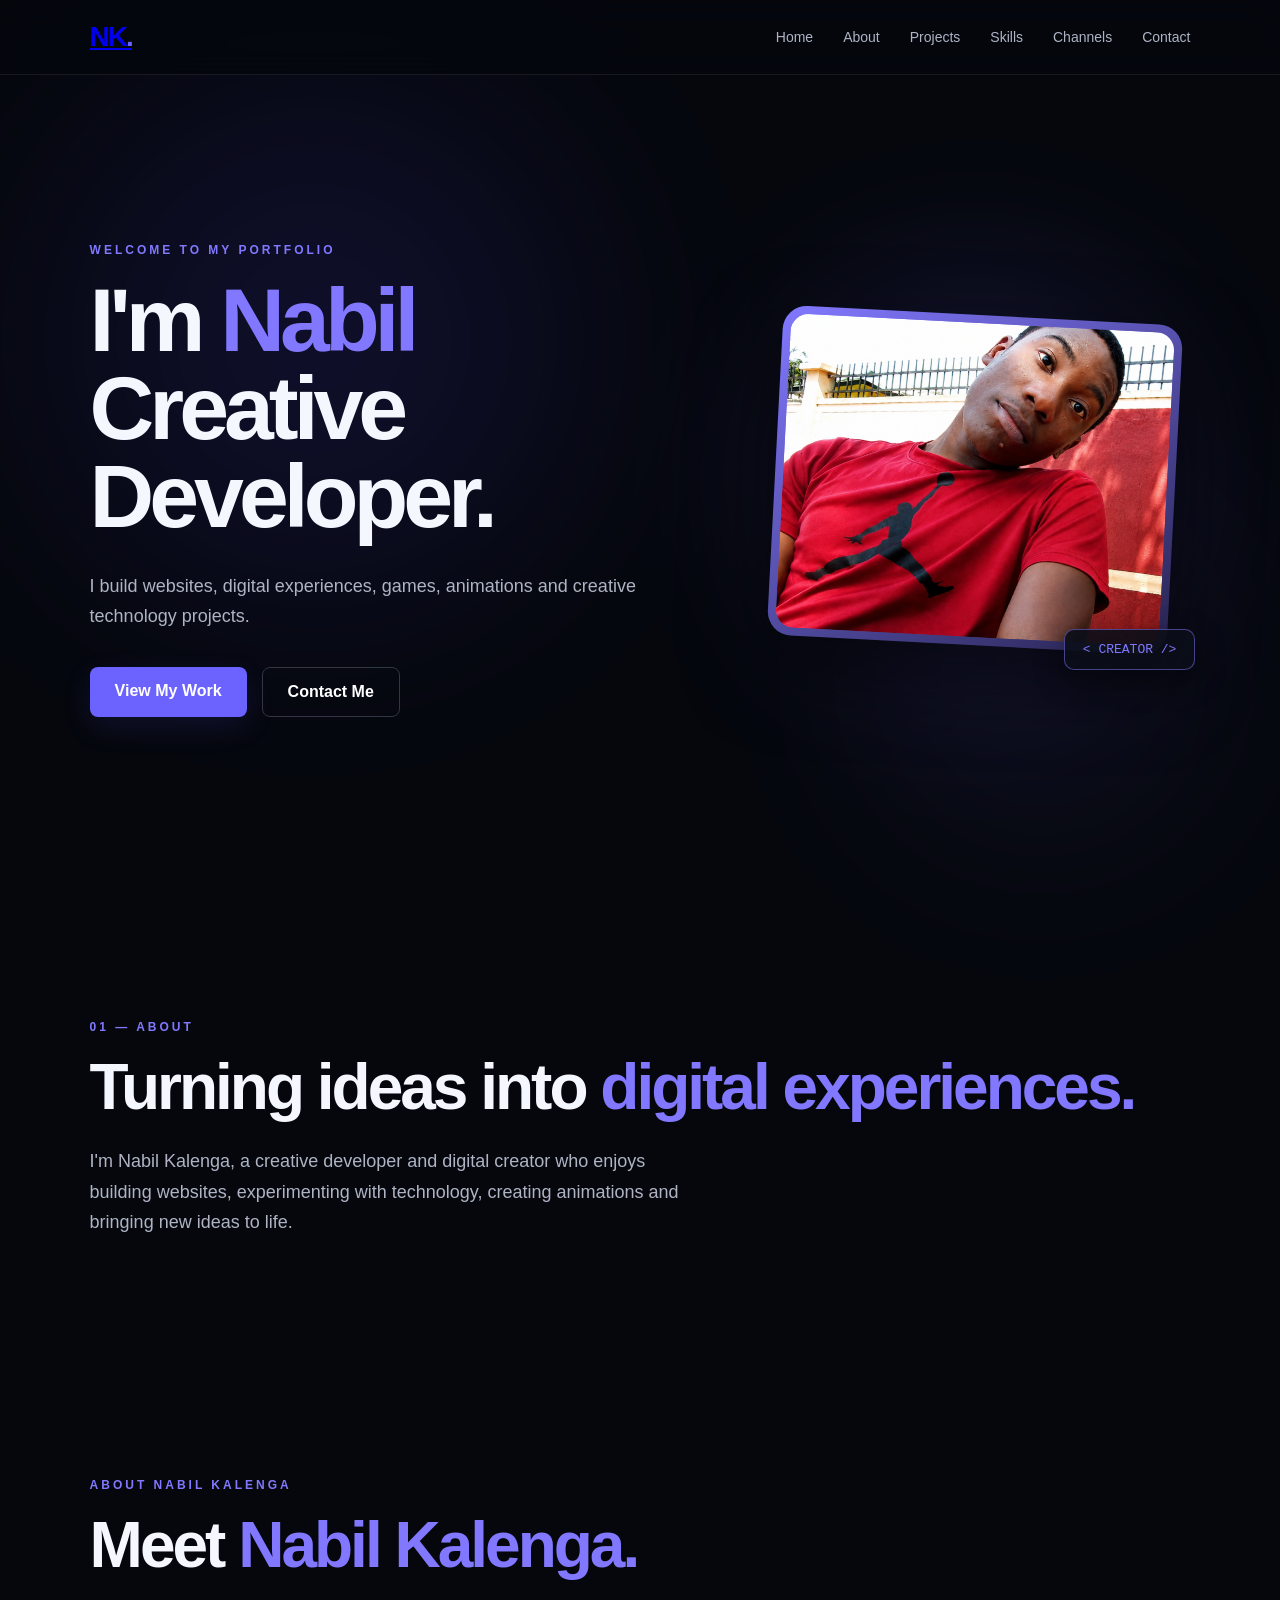
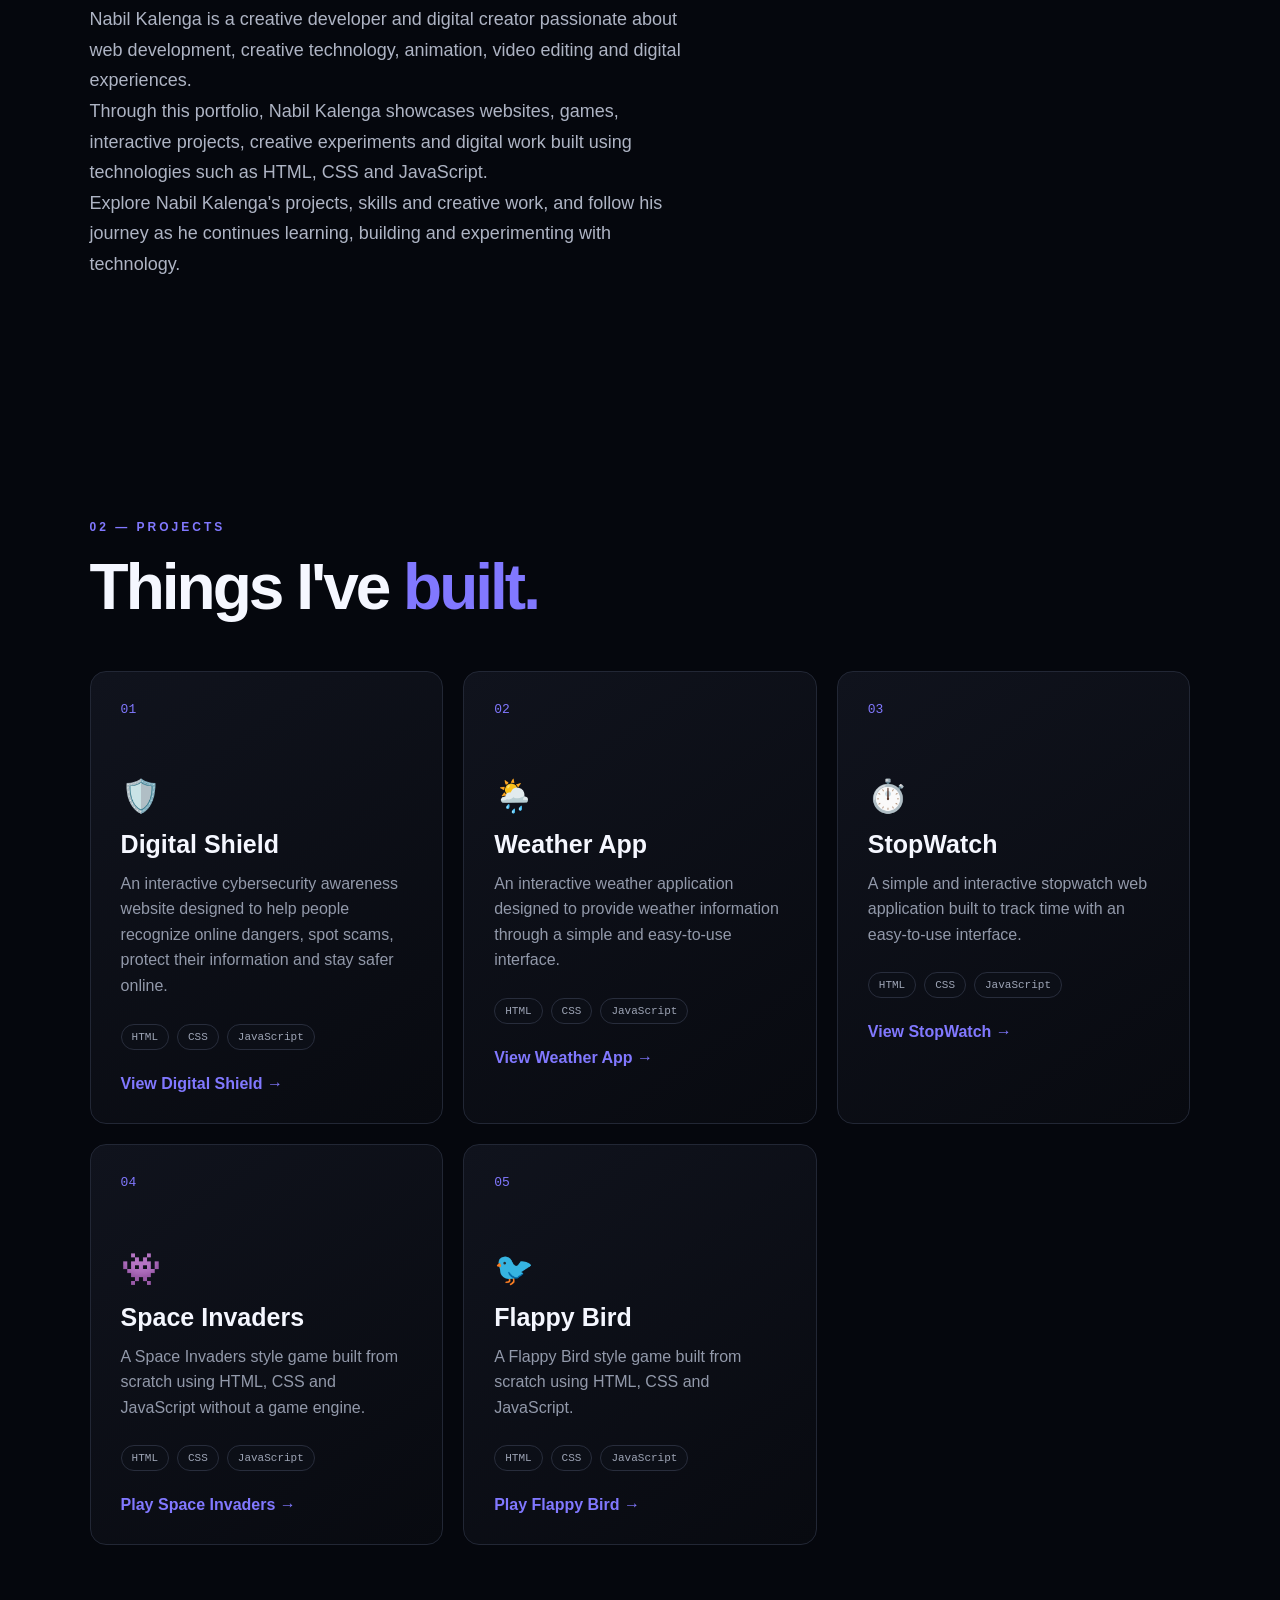
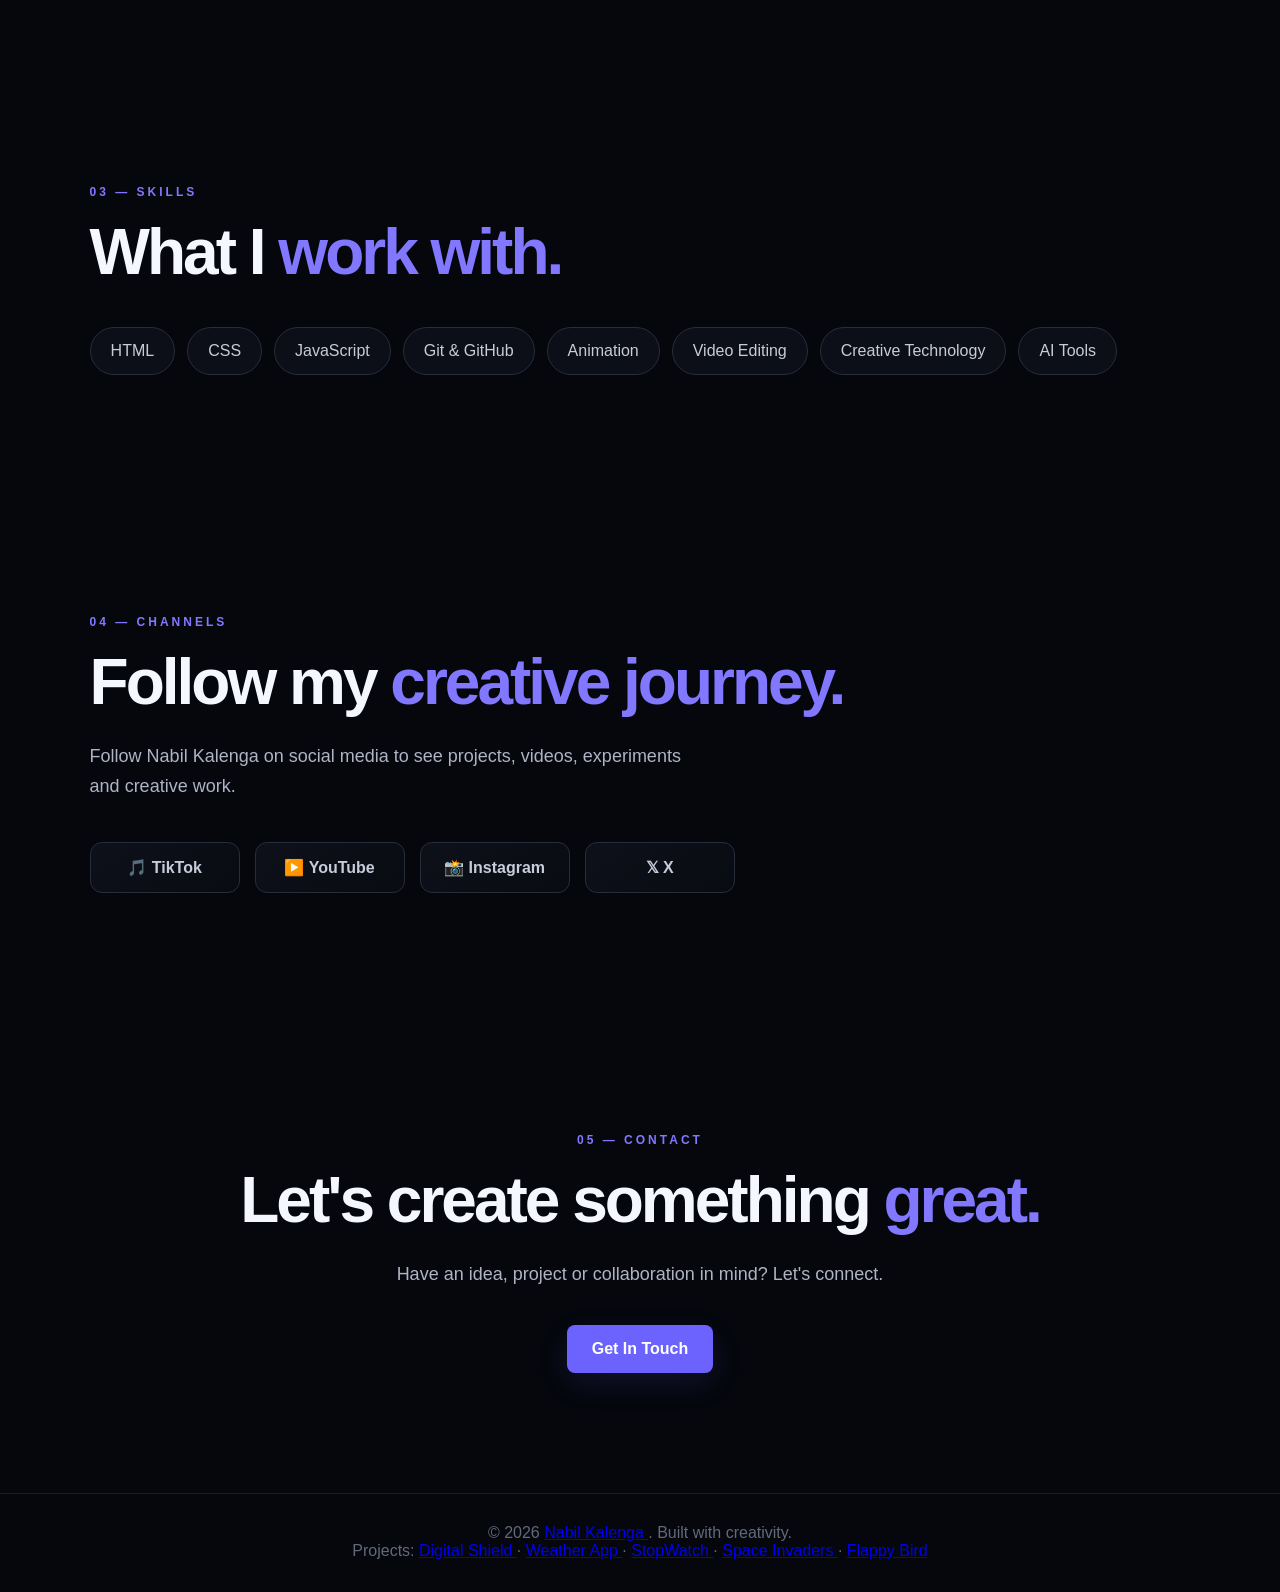
==== commit 8699a4ad: "Update fmt.Println message from 'Hello' to 'Goodbye'" ====
--- a/index.html
+++ b/index.html
@@ -13,11 +13,10 @@
 
     <meta
         name="description"
-        content="Nabil Kalenga is a creative developer and digital creator building websites, interactive experiences, animations and creative technology projects."
+        content="Nabil Kalenga is a creative developer and digital creator building websites, interactive experiences, games, animations and creative technology projects."
     >
 
     <meta name="author" content="Nabil Kalenga">
-
     <meta name="robots" content="index, follow">
 
     <link
@@ -49,7 +48,7 @@
 
     <meta
         property="og:description"
-        content="Explore Nabil Kalenga's portfolio of websites, interactive projects, animations and creative technology."
+        content="Explore Nabil Kalenga's portfolio of websites, games, interactive projects, animations and creative technology."
     >
 
     <meta
@@ -84,7 +83,7 @@
 
     <meta
         name="twitter:description"
-        content="Websites, interactive experiences, animation and creative technology by Nabil Kalenga."
+        content="Websites, games, interactive experiences, animation and creative technology by Nabil Kalenga."
     >
 
     <meta
@@ -116,7 +115,7 @@
 
                 "jobTitle": "Creative Developer & Digital Creator",
 
-                "description": "Nabil Kalenga is a creative developer and digital creator building websites, interactive experiences, animations and creative technology projects.",
+                "description": "Nabil Kalenga is a creative developer and digital creator building websites, interactive experiences, games, animations and creative technology projects.",
 
                 "sameAs": [
                     "https://www.tiktok.com/@nabilkalenga",
@@ -210,6 +209,52 @@
                     "CSS",
                     "JavaScript"
                 ]
+            },
+
+
+            {
+                "@type": "CreativeWork",
+
+                "@id": "https://nabilkalenga.github.io/#space-invaders",
+
+                "name": "Space Invaders",
+
+                "url": "https://nabilkalenga.github.io/space-invaders-javascript/",
+
+                "description": "A Space Invaders style game built from scratch using HTML, CSS and JavaScript without a game engine.",
+
+                "creator": {
+                    "@id": "https://nabilkalenga.github.io/#person"
+                },
+
+                "programmingLanguage": [
+                    "HTML",
+                    "CSS",
+                    "JavaScript"
+                ]
+            },
+
+
+            {
+                "@type": "CreativeWork",
+
+                "@id": "https://nabilkalenga.github.io/#flappy-bird",
+
+                "name": "Flappy Bird",
+
+                "url": "https://nabilkalenga.github.io/flappy-bird-javascript/",
+
+                "description": "A Flappy Bird style game built from scratch using HTML, CSS and JavaScript.",
+
+                "creator": {
+                    "@id": "https://nabilkalenga.github.io/#person"
+                },
+
+                "programmingLanguage": [
+                    "HTML",
+                    "CSS",
+                    "JavaScript"
+                ]
             }
 
         ]
@@ -246,34 +291,21 @@
 
         <nav aria-label="Main navigation">
 
-            <a href="#home">
-                Home
-            </a>
-
-            <a href="#about">
-                About
-            </a>
-
-            <a href="#projects">
-                Projects
-            </a>
-
-            <a href="#skills">
-                Skills
-            </a>
-
-            <a href="#socials">
-                Channels
-            </a>
-
-            <a href="#contact">
-                Contact
-            </a>
+            <a href="#home">Home</a>
+
+            <a href="#about">About</a>
+
+            <a href="#projects">Projects</a>
+
+            <a href="#skills">Skills</a>
+
+            <a href="#socials">Channels</a>
+
+            <a href="#contact">Contact</a>
 
         </nav>
 
     </header>
-
 
 
     <!-- =========================
@@ -300,22 +332,16 @@
 
 
                 <h1>
-
                     I'm
                     <span>Nabil</span>
-
                     <br>
-
                     Creative Developer.
-
                 </h1>
 
 
                 <p class="hero-text">
-
                     I build websites, digital experiences,
-                    animations and creative technology projects.
-
+                    games, animations and creative technology projects.
                 </p>
 
 
@@ -341,7 +367,6 @@
             </div>
 
 
-
             <!-- PROFILE -->
 
             <div class="hero-visual">
@@ -362,15 +387,12 @@
 
 
                 <div class="floating-tag">
-
                     &lt; CREATOR /&gt;
-
                 </div>
 
             </div>
 
         </section>
-
 
 
         <!-- =========================
@@ -388,24 +410,19 @@
 
 
             <h2>
-
                 Turning ideas into
                 <span>digital experiences.</span>
-
             </h2>
 
 
             <p class="section-text">
-
                 I'm Nabil Kalenga, a creative developer and
                 digital creator who enjoys building websites,
                 experimenting with technology, creating
                 animations and bringing new ideas to life.
-
             </p>
 
         </section>
-
 
 
         <!-- =========================
@@ -420,44 +437,35 @@
 
 
             <h2>
-
                 Meet
                 <span>Nabil Kalenga.</span>
-
             </h2>
 
 
             <p class="section-text">
-
                 Nabil Kalenga is a creative developer and
                 digital creator passionate about web development,
                 creative technology, animation, video editing
                 and digital experiences.
-
             </p>
 
 
             <p class="section-text">
-
                 Through this portfolio, Nabil Kalenga showcases
-                websites, interactive projects, creative experiments
-                and digital work built using technologies such as
-                HTML, CSS and JavaScript.
-
+                websites, games, interactive projects, creative
+                experiments and digital work built using technologies
+                such as HTML, CSS and JavaScript.
             </p>
 
 
             <p class="section-text">
-
                 Explore Nabil Kalenga's projects, skills and
                 creative work, and follow his journey as he
                 continues learning, building and experimenting
                 with technology.
-
             </p>
 
         </section>
-
 
 
         <!-- =========================
@@ -475,20 +483,15 @@
 
 
             <h2>
-
                 Things I've
                 <span>built.</span>
-
             </h2>
 
 
-
             <div class="projects-grid">
 
 
-                <!-- =====================
-                     DIGITAL SHIELD
-                ====================== -->
+                <!-- DIGITAL SHIELD -->
 
                 <article class="project-card">
 
@@ -496,43 +499,28 @@
                         01
                     </div>
 
-
                     <div class="project-icon">
                         🛡️
                     </div>
-
 
                     <h3>
                         Digital Shield
                     </h3>
 
-
                     <p>
-
                         An interactive cybersecurity awareness
                         website designed to help people recognize
                         online dangers, spot scams, protect their
                         information and stay safer online.
-
                     </p>
 
-
                     <div class="project-tech">
 
-                        <span>
-                            HTML
-                        </span>
-
-                        <span>
-                            CSS
-                        </span>
-
-                        <span>
-                            JavaScript
-                        </span>
-
-                    </div>
-
+                        <span>HTML</span>
+                        <span>CSS</span>
+                        <span>JavaScript</span>
+
+                    </div>
 
                     <div class="project-links">
 
@@ -540,7 +528,6 @@
                             href="https://nabilkalenga.github.io/digital-shield/"
                             target="_blank"
                             rel="noopener noreferrer"
-                            aria-label="View Digital Shield project"
                         >
                             View Digital Shield →
                         </a>
@@ -550,10 +537,7 @@
                 </article>
 
 
-
-                <!-- =====================
-                     WEATHER APP
-                ====================== -->
+                <!-- WEATHER APP -->
 
                 <article class="project-card">
 
@@ -561,42 +545,27 @@
                         02
                     </div>
 
-
                     <div class="project-icon">
                         🌦️
                     </div>
-
 
                     <h3>
                         Weather App
                     </h3>
 
-
                     <p>
-
                         An interactive weather application
                         designed to provide weather information
                         through a simple and easy-to-use interface.
-
                     </p>
 
-
                     <div class="project-tech">
 
-                        <span>
-                            HTML
-                        </span>
-
-                        <span>
-                            CSS
-                        </span>
-
-                        <span>
-                            JavaScript
-                        </span>
-
-                    </div>
-
+                        <span>HTML</span>
+                        <span>CSS</span>
+                        <span>JavaScript</span>
+
+                    </div>
 
                     <div class="project-links">
 
@@ -604,7 +573,6 @@
                             href="https://nabilkalenga.github.io/Weather-app/"
                             target="_blank"
                             rel="noopener noreferrer"
-                            aria-label="View Weather App project"
                         >
                             View Weather App →
                         </a>
@@ -614,10 +582,7 @@
                 </article>
 
 
-
-                <!-- =====================
-                     STOPWATCH
-                ====================== -->
+                <!-- STOPWATCH -->
 
                 <article class="project-card">
 
@@ -625,42 +590,27 @@
                         03
                     </div>
 
-
                     <div class="project-icon">
                         ⏱️
                     </div>
-
 
                     <h3>
                         StopWatch
                     </h3>
 
-
                     <p>
-
                         A simple and interactive stopwatch
                         web application built to track time
                         with an easy-to-use interface.
-
                     </p>
 
-
                     <div class="project-tech">
 
-                        <span>
-                            HTML
-                        </span>
-
-                        <span>
-                            CSS
-                        </span>
-
-                        <span>
-                            JavaScript
-                        </span>
-
-                    </div>
-
+                        <span>HTML</span>
+                        <span>CSS</span>
+                        <span>JavaScript</span>
+
+                    </div>
 
                     <div class="project-links">
 
@@ -668,7 +618,6 @@
                             href="https://nabilkalenga.github.io/StopWatch/"
                             target="_blank"
                             rel="noopener noreferrer"
-                            aria-label="View StopWatch project"
                         >
                             View StopWatch →
                         </a>
@@ -678,10 +627,99 @@
                 </article>
 
 
+                <!-- SPACE INVADERS -->
+
+                <article class="project-card">
+
+                    <div class="project-number">
+                        04
+                    </div>
+
+                    <div class="project-icon">
+                        👾
+                    </div>
+
+                    <h3>
+                        Space Invaders
+                    </h3>
+
+                    <p>
+                        A Space Invaders style game built
+                        from scratch using HTML, CSS and
+                        JavaScript without a game engine.
+                    </p>
+
+                    <div class="project-tech">
+
+                        <span>HTML</span>
+                        <span>CSS</span>
+                        <span>JavaScript</span>
+
+                    </div>
+
+                    <div class="project-links">
+
+                        <a
+                            href="https://nabilkalenga.github.io/space-invaders-javascript/"
+                            target="_blank"
+                            rel="noopener noreferrer"
+                        >
+                            Play Space Invaders →
+                        </a>
+
+                    </div>
+
+                </article>
+
+
+                <!-- FLAPPY BIRD -->
+
+                <article class="project-card">
+
+                    <div class="project-number">
+                        05
+                    </div>
+
+                    <div class="project-icon">
+                        🐦
+                    </div>
+
+                    <h3>
+                        Flappy Bird
+                    </h3>
+
+                    <p>
+                        A Flappy Bird style game built
+                        from scratch using HTML, CSS and
+                        JavaScript.
+                    </p>
+
+                    <div class="project-tech">
+
+                        <span>HTML</span>
+                        <span>CSS</span>
+                        <span>JavaScript</span>
+
+                    </div>
+
+                    <div class="project-links">
+
+                        <a
+                            href="https://nabilkalenga.github.io/flappy-bird-javascript/"
+                            target="_blank"
+                            rel="noopener noreferrer"
+                        >
+                            Play Flappy Bird →
+                        </a>
+
+                    </div>
+
+                </article>
+
+
             </div>
 
         </section>
-
 
 
         <!-- =========================
@@ -699,51 +737,25 @@
 
 
             <h2>
-
                 What I
                 <span>work with.</span>
-
             </h2>
 
 
             <div class="skills">
 
-                <div>
-                    HTML
-                </div>
-
-                <div>
-                    CSS
-                </div>
-
-                <div>
-                    JavaScript
-                </div>
-
-                <div>
-                    Git &amp; GitHub
-                </div>
-
-                <div>
-                    Animation
-                </div>
-
-                <div>
-                    Video Editing
-                </div>
-
-                <div>
-                    Creative Technology
-                </div>
-
-                <div>
-                    AI Tools
-                </div>
+                <div>HTML</div>
+                <div>CSS</div>
+                <div>JavaScript</div>
+                <div>Git &amp; GitHub</div>
+                <div>Animation</div>
+                <div>Video Editing</div>
+                <div>Creative Technology</div>
+                <div>AI Tools</div>
 
             </div>
 
         </section>
-
 
 
         <!-- =========================
@@ -761,30 +773,24 @@
 
 
             <h2>
-
                 Follow my
                 <span>creative journey.</span>
-
             </h2>
 
 
             <p class="section-text">
-
                 Follow Nabil Kalenga on social media
                 to see projects, videos, experiments
                 and creative work.
-
             </p>
 
 
             <div class="social-links">
-
 
                 <a
                     href="https://www.tiktok.com/@nabilkalenga"
                     target="_blank"
                     rel="noopener noreferrer"
-                    aria-label="Nabil Kalenga on TikTok"
                 >
                     🎵 TikTok
                 </a>
@@ -794,7 +800,6 @@
                     href="https://www.youtube.com/@NabilKalenga"
                     target="_blank"
                     rel="noopener noreferrer"
-                    aria-label="Nabil Kalenga on YouTube"
                 >
                     ▶️ YouTube
                 </a>
@@ -804,7 +809,6 @@
                     href="https://www.instagram.com/nabilkalenga/"
                     target="_blank"
                     rel="noopener noreferrer"
-                    aria-label="Nabil Kalenga on Instagram"
                 >
                     📸 Instagram
                 </a>
@@ -814,7 +818,6 @@
                     href="https://x.com/KalengaNabil"
                     target="_blank"
                     rel="noopener noreferrer"
-                    aria-label="Nabil Kalenga on X"
                 >
                     𝕏 X
                 </a>
@@ -822,7 +825,6 @@
             </div>
 
         </section>
-
 
 
         <!-- =========================
@@ -840,18 +842,14 @@
 
 
             <h2>
-
                 Let's create something
                 <span>great.</span>
-
             </h2>
 
 
             <p class="section-text">
-
                 Have an idea, project or collaboration
                 in mind? Let's connect.
-
             </p>
 
 
@@ -867,7 +865,6 @@
     </main>
 
 
-
     <!-- =========================
          FOOTER
     ========================== -->
@@ -875,20 +872,18 @@
     <footer>
 
         <p>
-
             © 2026
             <a href="https://nabilkalenga.github.io/">
                 Nabil Kalenga
             </a>.
             Built with creativity.
-
         </p>
 
 
         <p>
 
             Projects:
-            
+
             <a
                 href="https://nabilkalenga.github.io/digital-shield/"
             >
@@ -911,10 +906,25 @@
                 StopWatch
             </a>
 
+            ·
+
+            <a
+                href="https://nabilkalenga.github.io/space-invaders-javascript/"
+            >
+                Space Invaders
+            </a>
+
+            ·
+
+            <a
+                href="https://nabilkalenga.github.io/flappy-bird-javascript/"
+            >
+                Flappy Bird
+            </a>
+
         </p>
 
     </footer>
-
 
 
     <!-- =========================
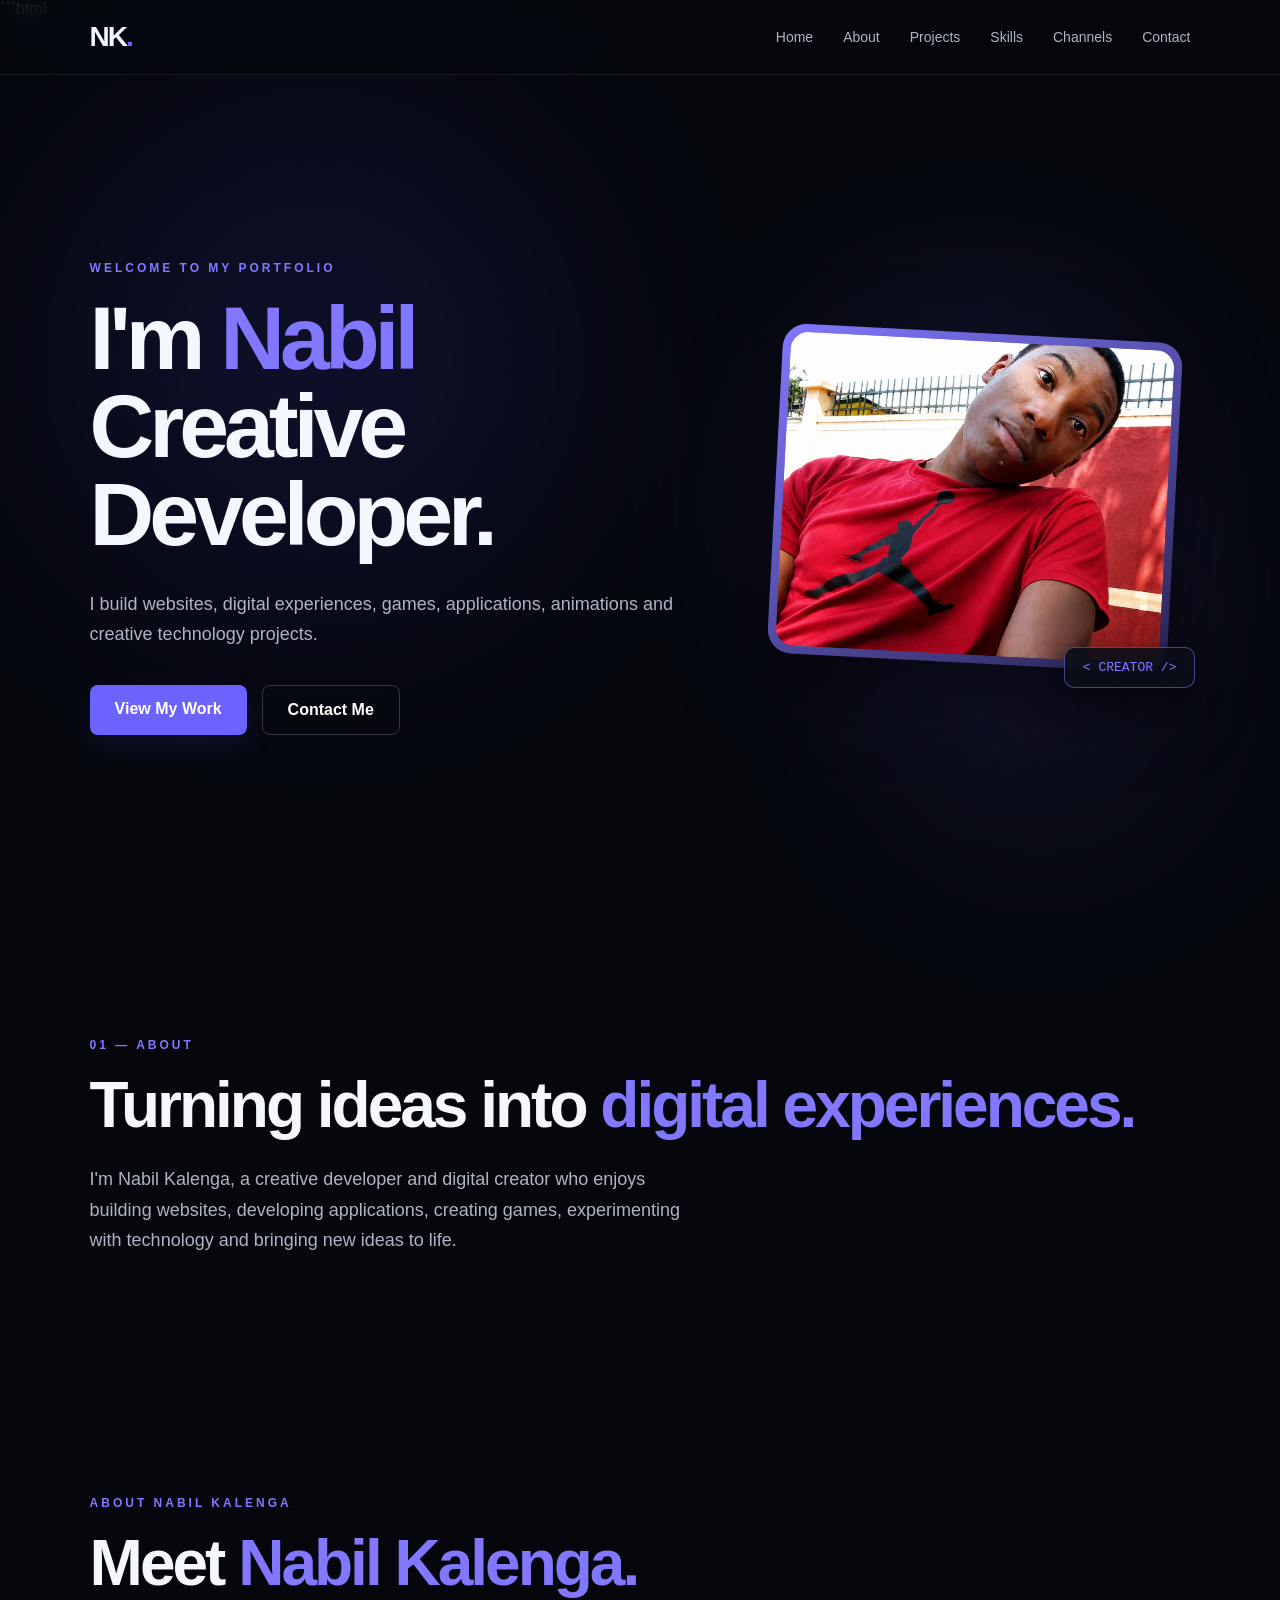
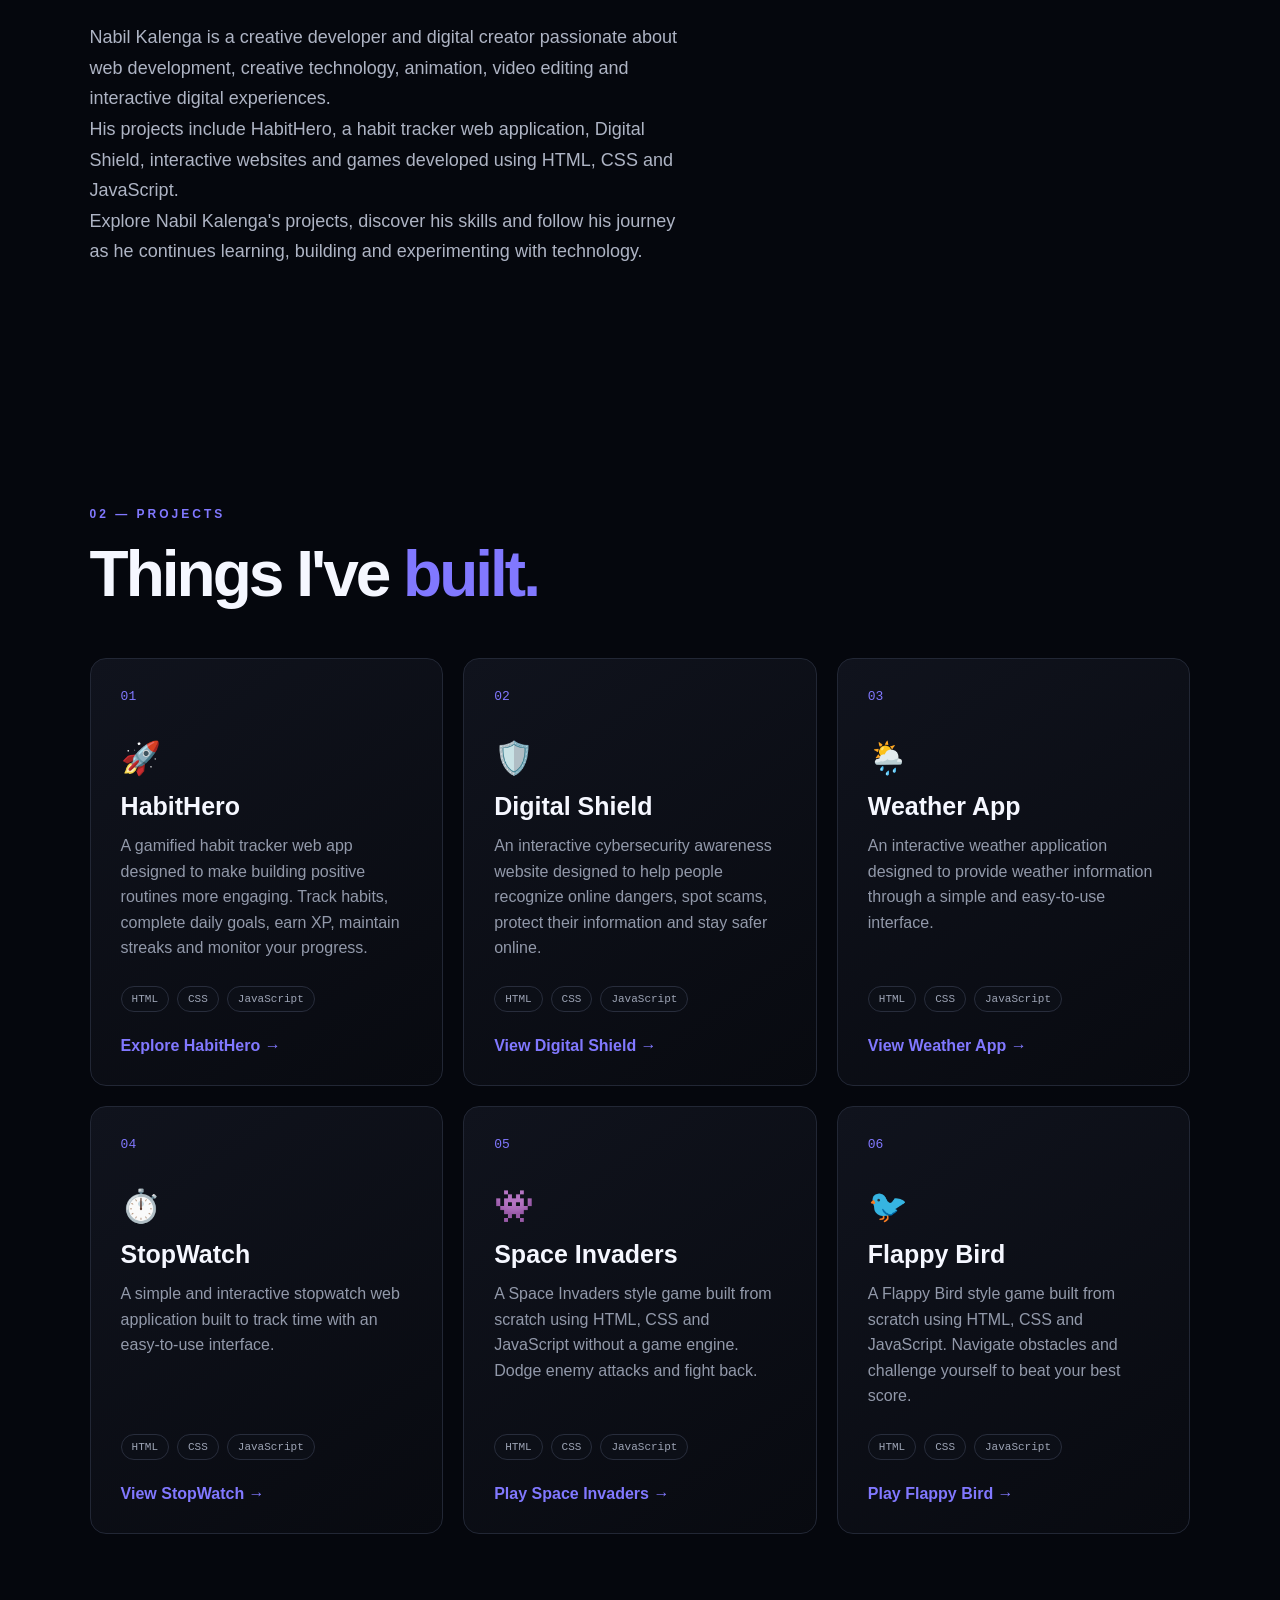
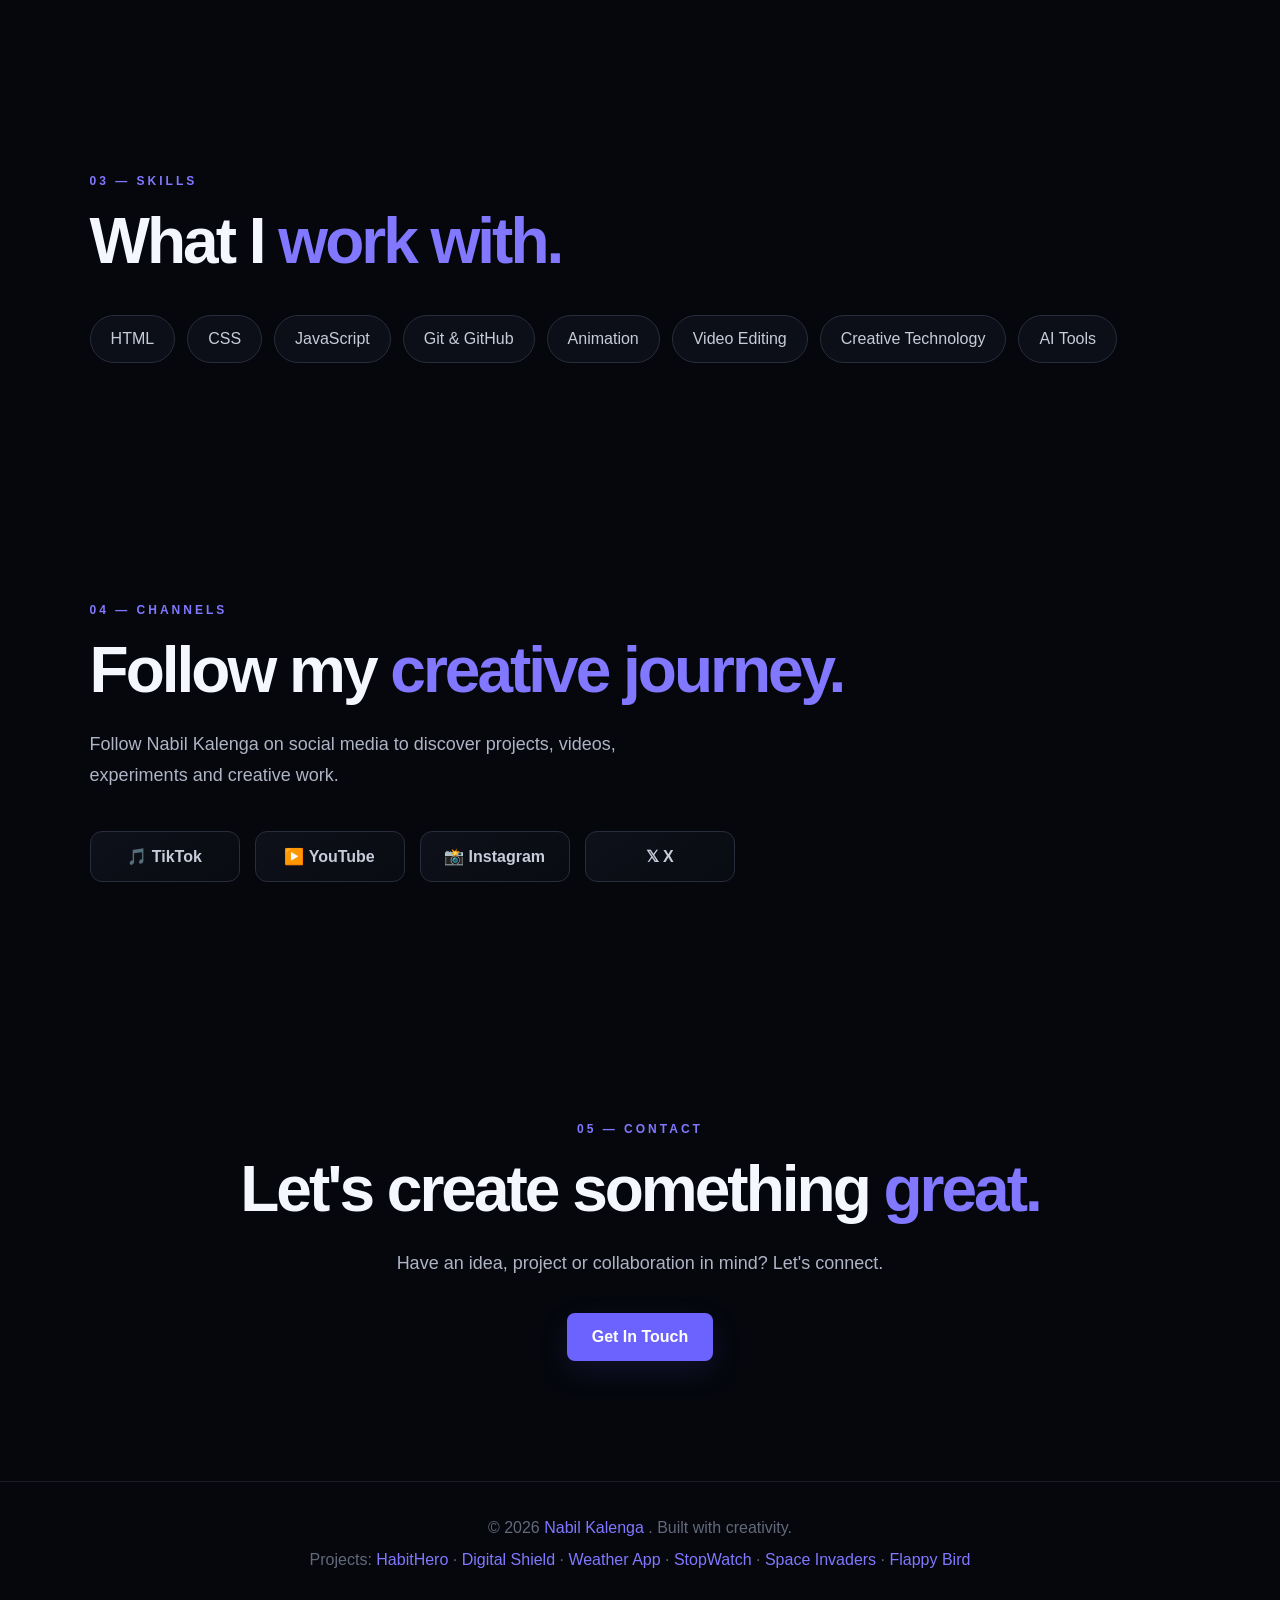
==== commit 2f3f52e0: "Update print statement from 'Hello' to 'Goodbye'" ====
--- a/index.html
+++ b/index.html
@@ -1,3 +1,4 @@
+```html
 <!DOCTYPE html>
 <html lang="en">
 
@@ -5,15 +6,12 @@
     <meta charset="UTF-8">
     <meta name="viewport" content="width=device-width, initial-scale=1.0">
 
-    <!-- =========================
-         PRIMARY SEO
-    ========================== -->
-
+    <!-- PRIMARY SEO -->
     <title>Nabil Kalenga | Creative Developer & Digital Creator</title>
 
     <meta
         name="description"
-        content="Nabil Kalenga is a creative developer and digital creator building websites, interactive experiences, games, animations and creative technology projects."
+        content="Explore Nabil Kalenga's portfolio featuring HabitHero, a habit tracker app, Digital Shield, interactive websites, JavaScript games and creative technology projects."
     >
 
     <meta name="author" content="Nabil Kalenga">
@@ -24,99 +22,57 @@
         href="https://nabilkalenga.github.io/"
     >
 
-    <!-- =========================
-         FAVICON
-    ========================== -->
-
-    <link
-        rel="icon"
-        type="image/png"
-        href="profile.png"
-    >
-
-
-    <!-- =========================
-         OPEN GRAPH
-    ========================== -->
-
+    <!-- FAVICON -->
+    <link rel="icon" type="image/png" href="profile.png">
+
+    <!-- OPEN GRAPH -->
     <meta property="og:type" content="website">
-
     <meta
         property="og:title"
         content="Nabil Kalenga | Creative Developer & Digital Creator"
     >
-
     <meta
         property="og:description"
-        content="Explore Nabil Kalenga's portfolio of websites, games, interactive projects, animations and creative technology."
-    >
-
+        content="Discover HabitHero, Digital Shield, JavaScript games, interactive websites and creative projects built by Nabil Kalenga."
+    >
     <meta
         property="og:url"
         content="https://nabilkalenga.github.io/"
     >
-
     <meta
         property="og:image"
         content="https://nabilkalenga.github.io/profile.png"
     >
-
-    <meta
-        property="og:site_name"
-        content="Nabil Kalenga"
-    >
-
-
-    <!-- =========================
-         X / TWITTER
-    ========================== -->
-
-    <meta
-        name="twitter:card"
-        content="summary_large_image"
-    >
-
+    <meta property="og:site_name" content="Nabil Kalenga">
+
+    <!-- X / TWITTER -->
+    <meta name="twitter:card" content="summary_large_image">
     <meta
         name="twitter:title"
         content="Nabil Kalenga | Creative Developer & Digital Creator"
     >
-
     <meta
         name="twitter:description"
-        content="Websites, games, interactive experiences, animation and creative technology by Nabil Kalenga."
-    >
-
+        content="HabitHero, websites, JavaScript games and creative technology projects by Nabil Kalenga."
+    >
     <meta
         name="twitter:image"
         content="https://nabilkalenga.github.io/profile.png"
     >
 
-
-    <!-- =========================
-         STRUCTURED DATA
-    ========================== -->
-
+    <!-- STRUCTURED DATA -->
     <script type="application/ld+json">
     {
         "@context": "https://schema.org",
-
         "@graph": [
-
             {
                 "@type": "Person",
-
                 "@id": "https://nabilkalenga.github.io/#person",
-
                 "name": "Nabil Kalenga",
-
                 "url": "https://nabilkalenga.github.io/",
-
                 "image": "https://nabilkalenga.github.io/profile.png",
-
                 "jobTitle": "Creative Developer & Digital Creator",
-
-                "description": "Nabil Kalenga is a creative developer and digital creator building websites, interactive experiences, games, animations and creative technology projects.",
-
+                "description": "Nabil Kalenga is a creative developer and digital creator building websites, interactive applications, games and creative technology projects.",
                 "sameAs": [
                     "https://www.tiktok.com/@nabilkalenga",
                     "https://www.youtube.com/@NabilKalenga",
@@ -124,160 +80,118 @@
                     "https://x.com/KalengaNabil"
                 ]
             },
-
-
             {
                 "@type": "WebSite",
-
                 "@id": "https://nabilkalenga.github.io/#website",
-
                 "url": "https://nabilkalenga.github.io/",
-
                 "name": "Nabil Kalenga",
-
-                "description": "Official portfolio of Nabil Kalenga, a creative developer and digital creator.",
-
+                "description": "Official portfolio of Nabil Kalenga, creative developer and digital creator.",
                 "publisher": {
                     "@id": "https://nabilkalenga.github.io/#person"
                 }
             },
-
-
             {
                 "@type": "CreativeWork",
-
-                "@id": "https://nabilkalenga.github.io/#digital-shield",
-
-                "name": "Digital Shield",
-
-                "url": "https://nabilkalenga.github.io/digital-shield/",
-
-                "description": "An interactive cybersecurity awareness website designed to help people recognize online dangers, spot scams, protect their information and stay safer online.",
-
+                "@id": "https://nabilkalenga.github.io/#habithero",
+                "name": "HabitHero",
+                "url": "https://nabilkalenga.github.io/habithero/",
+                "description": "A habit tracker web application designed to help users build positive habits, track progress, maintain streaks and earn XP while working toward personal goals.",
                 "creator": {
                     "@id": "https://nabilkalenga.github.io/#person"
                 },
-
                 "programmingLanguage": [
                     "HTML",
                     "CSS",
                     "JavaScript"
                 ]
             },
-
-
             {
                 "@type": "CreativeWork",
-
-                "@id": "https://nabilkalenga.github.io/#weather-app",
-
-                "name": "Weather App",
-
-                "url": "https://nabilkalenga.github.io/Weather-app/",
-
-                "description": "An interactive weather application built with HTML, CSS and JavaScript.",
-
+                "@id": "https://nabilkalenga.github.io/#digital-shield",
+                "name": "Digital Shield",
+                "url": "https://nabilkalenga.github.io/digital-shield/",
+                "description": "An interactive cybersecurity awareness website that helps people recognize online dangers, spot scams and protect their information.",
                 "creator": {
                     "@id": "https://nabilkalenga.github.io/#person"
                 },
-
                 "programmingLanguage": [
                     "HTML",
                     "CSS",
                     "JavaScript"
                 ]
             },
-
-
             {
                 "@type": "CreativeWork",
-
-                "@id": "https://nabilkalenga.github.io/#stopwatch",
-
-                "name": "StopWatch",
-
-                "url": "https://nabilkalenga.github.io/StopWatch/",
-
-                "description": "An interactive stopwatch web application built with HTML, CSS and JavaScript.",
-
+                "@id": "https://nabilkalenga.github.io/#weather-app",
+                "name": "Weather App",
+                "url": "https://nabilkalenga.github.io/Weather-app/",
+                "description": "An interactive weather application built with HTML, CSS and JavaScript.",
                 "creator": {
                     "@id": "https://nabilkalenga.github.io/#person"
                 },
-
                 "programmingLanguage": [
                     "HTML",
                     "CSS",
                     "JavaScript"
                 ]
             },
-
-
             {
                 "@type": "CreativeWork",
-
-                "@id": "https://nabilkalenga.github.io/#space-invaders",
-
-                "name": "Space Invaders",
-
-                "url": "https://nabilkalenga.github.io/space-invaders-javascript/",
-
-                "description": "A Space Invaders style game built from scratch using HTML, CSS and JavaScript without a game engine.",
-
+                "@id": "https://nabilkalenga.github.io/#stopwatch",
+                "name": "StopWatch",
+                "url": "https://nabilkalenga.github.io/StopWatch/",
+                "description": "An interactive stopwatch web application built with HTML, CSS and JavaScript.",
                 "creator": {
                     "@id": "https://nabilkalenga.github.io/#person"
                 },
-
                 "programmingLanguage": [
                     "HTML",
                     "CSS",
                     "JavaScript"
                 ]
             },
-
-
             {
                 "@type": "CreativeWork",
-
-                "@id": "https://nabilkalenga.github.io/#flappy-bird",
-
-                "name": "Flappy Bird",
-
-                "url": "https://nabilkalenga.github.io/flappy-bird-javascript/",
-
-                "description": "A Flappy Bird style game built from scratch using HTML, CSS and JavaScript.",
-
+                "@id": "https://nabilkalenga.github.io/#space-invaders",
+                "name": "Space Invaders",
+                "url": "https://nabilkalenga.github.io/space-invaders-javascript/",
+                "description": "A Space Invaders style game built from scratch using HTML, CSS and JavaScript without a game engine.",
                 "creator": {
                     "@id": "https://nabilkalenga.github.io/#person"
                 },
-
+                "programmingLanguage": [
+                    "HTML",
+                    "CSS",
+                    "JavaScript"
+                ]
+            },
+            {
+                "@type": "CreativeWork",
+                "@id": "https://nabilkalenga.github.io/#flappy-bird",
+                "name": "Flappy Bird",
+                "url": "https://nabilkalenga.github.io/flappy-bird-javascript/",
+                "description": "A Flappy Bird style game built from scratch using HTML, CSS and JavaScript.",
+                "creator": {
+                    "@id": "https://nabilkalenga.github.io/#person"
+                },
                 "programmingLanguage": [
                     "HTML",
                     "CSS",
                     "JavaScript"
                 ]
             }
-
         ]
     }
     </script>
 
-
-    <!-- =========================
-         STYLESHEET
-    ========================== -->
-
+    <!-- STYLESHEET -->
     <link rel="stylesheet" href="style.css">
 
 </head>
 
-
 <body>
 
-
-    <!-- =========================
-         NAVIGATION
-    ========================== -->
-
+    <!-- NAVIGATION -->
     <header class="navbar">
 
         <a
@@ -288,48 +202,27 @@
             NK<span>.</span>
         </a>
 
-
         <nav aria-label="Main navigation">
-
             <a href="#home">Home</a>
-
             <a href="#about">About</a>
-
             <a href="#projects">Projects</a>
-
             <a href="#skills">Skills</a>
-
             <a href="#socials">Channels</a>
-
             <a href="#contact">Contact</a>
-
         </nav>
 
     </header>
 
-
-    <!-- =========================
-         MAIN CONTENT
-    ========================== -->
-
     <main>
 
-
-        <!-- =========================
-             HERO
-        ========================== -->
-
-        <section
-            id="home"
-            class="hero"
-        >
+        <!-- HERO -->
+        <section id="home" class="hero">
 
             <div class="hero-content">
 
                 <p class="eyebrow">
                     WELCOME TO MY PORTFOLIO
                 </p>
-
 
                 <h1>
                     I'm
@@ -338,27 +231,19 @@
                     Creative Developer.
                 </h1>
 
-
                 <p class="hero-text">
                     I build websites, digital experiences,
-                    games, animations and creative technology projects.
+                    games, applications, animations and
+                    creative technology projects.
                 </p>
 
-
                 <div class="hero-buttons">
 
-                    <a
-                        href="#projects"
-                        class="btn primary"
-                    >
+                    <a href="#projects" class="btn primary">
                         View My Work
                     </a>
 
-
-                    <a
-                        href="#contact"
-                        class="btn secondary"
-                    >
+                    <a href="#contact" class="btn secondary">
                         Contact Me
                     </a>
 
@@ -366,13 +251,9 @@
 
             </div>
 
-
-            <!-- PROFILE -->
-
             <div class="hero-visual">
 
                 <div class="photo-glow"></div>
-
 
                 <div class="profile-frame">
 
@@ -385,7 +266,6 @@
 
                 </div>
 
-
                 <div class="floating-tag">
                     &lt; CREATOR /&gt;
                 </div>
@@ -394,118 +274,123 @@
 
         </section>
 
-
-        <!-- =========================
-             ABOUT
-        ========================== -->
-
-        <section
-            id="about"
-            class="section"
-        >
+        <!-- ABOUT -->
+        <section id="about" class="section">
 
             <p class="section-label">
                 01 — ABOUT
             </p>
-
 
             <h2>
                 Turning ideas into
                 <span>digital experiences.</span>
             </h2>
 
-
             <p class="section-text">
                 I'm Nabil Kalenga, a creative developer and
                 digital creator who enjoys building websites,
-                experimenting with technology, creating
-                animations and bringing new ideas to life.
+                developing applications, creating games,
+                experimenting with technology and bringing
+                new ideas to life.
             </p>
 
         </section>
 
-
-        <!-- =========================
-             ABOUT NABIL KALENGA
-        ========================== -->
-
+        <!-- ABOUT NABIL KALENGA -->
         <section class="section seo-section">
 
             <p class="section-label">
                 ABOUT NABIL KALENGA
             </p>
-
 
             <h2>
                 Meet
                 <span>Nabil Kalenga.</span>
             </h2>
 
-
             <p class="section-text">
                 Nabil Kalenga is a creative developer and
                 digital creator passionate about web development,
                 creative technology, animation, video editing
-                and digital experiences.
-            </p>
-
+                and interactive digital experiences.
+            </p>
 
             <p class="section-text">
-                Through this portfolio, Nabil Kalenga showcases
-                websites, games, interactive projects, creative
-                experiments and digital work built using technologies
-                such as HTML, CSS and JavaScript.
-            </p>
-
+                His projects include HabitHero, a habit tracker
+                web application, Digital Shield, interactive
+                websites and games developed using HTML, CSS
+                and JavaScript.
+            </p>
 
             <p class="section-text">
-                Explore Nabil Kalenga's projects, skills and
-                creative work, and follow his journey as he
-                continues learning, building and experimenting
-                with technology.
+                Explore Nabil Kalenga's projects, discover his
+                skills and follow his journey as he continues
+                learning, building and experimenting with
+                technology.
             </p>
 
         </section>
 
-
-        <!-- =========================
-             PROJECTS
-        ========================== -->
-
-        <section
-            id="projects"
-            class="section"
-        >
+        <!-- PROJECTS -->
+        <section id="projects" class="section">
 
             <p class="section-label">
                 02 — PROJECTS
             </p>
-
 
             <h2>
                 Things I've
                 <span>built.</span>
             </h2>
 
-
             <div class="projects-grid">
 
+                <!-- HABITHERO -->
+                <article class="project-card">
+
+                    <div class="project-number">01</div>
+
+                    <div class="project-icon">🚀</div>
+
+                    <h3>HabitHero</h3>
+
+                    <p>
+                        A gamified habit tracker web app designed
+                        to make building positive routines more
+                        engaging. Track habits, complete daily
+                        goals, earn XP, maintain streaks and
+                        monitor your progress.
+                    </p>
+
+                    <div class="project-tech">
+                        <span>HTML</span>
+                        <span>CSS</span>
+                        <span>JavaScript</span>
+                    </div>
+
+                    <div class="project-links">
+
+                        <a
+                            href="https://nabilkalenga.github.io/habithero/"
+                            target="_blank"
+                            rel="noopener noreferrer"
+                            aria-label="Open HabitHero app"
+                        >
+                            Explore HabitHero →
+                        </a>
+
+                    </div>
+
+                </article>
 
                 <!-- DIGITAL SHIELD -->
-
                 <article class="project-card">
 
-                    <div class="project-number">
-                        01
-                    </div>
-
-                    <div class="project-icon">
-                        🛡️
-                    </div>
-
-                    <h3>
-                        Digital Shield
-                    </h3>
+                    <div class="project-number">02</div>
+
+                    <div class="project-icon">🛡️</div>
+
+                    <h3>Digital Shield</h3>
 
                     <p>
                         An interactive cybersecurity awareness
@@ -515,11 +400,9 @@
                     </p>
 
                     <div class="project-tech">
-
                         <span>HTML</span>
                         <span>CSS</span>
                         <span>JavaScript</span>
-
                     </div>
 
                     <div class="project-links">
@@ -536,22 +419,14 @@
 
                 </article>
 
-
                 <!-- WEATHER APP -->
-
                 <article class="project-card">
 
-                    <div class="project-number">
-                        02
-                    </div>
-
-                    <div class="project-icon">
-                        🌦️
-                    </div>
-
-                    <h3>
-                        Weather App
-                    </h3>
+                    <div class="project-number">03</div>
+
+                    <div class="project-icon">🌦️</div>
+
+                    <h3>Weather App</h3>
 
                     <p>
                         An interactive weather application
@@ -560,11 +435,9 @@
                     </p>
 
                     <div class="project-tech">
-
                         <span>HTML</span>
                         <span>CSS</span>
                         <span>JavaScript</span>
-
                     </div>
 
                     <div class="project-links">
@@ -581,22 +454,14 @@
 
                 </article>
 
-
                 <!-- STOPWATCH -->
-
                 <article class="project-card">
 
-                    <div class="project-number">
-                        03
-                    </div>
-
-                    <div class="project-icon">
-                        ⏱️
-                    </div>
-
-                    <h3>
-                        StopWatch
-                    </h3>
+                    <div class="project-number">04</div>
+
+                    <div class="project-icon">⏱️</div>
+
+                    <h3>StopWatch</h3>
 
                     <p>
                         A simple and interactive stopwatch
@@ -605,11 +470,9 @@
                     </p>
 
                     <div class="project-tech">
-
                         <span>HTML</span>
                         <span>CSS</span>
                         <span>JavaScript</span>
-
                     </div>
 
                     <div class="project-links">
@@ -626,35 +489,26 @@
 
                 </article>
 
-
                 <!-- SPACE INVADERS -->
-
                 <article class="project-card">
 
-                    <div class="project-number">
-                        04
-                    </div>
-
-                    <div class="project-icon">
-                        👾
-                    </div>
-
-                    <h3>
-                        Space Invaders
-                    </h3>
+                    <div class="project-number">05</div>
+
+                    <div class="project-icon">👾</div>
+
+                    <h3>Space Invaders</h3>
 
                     <p>
                         A Space Invaders style game built
                         from scratch using HTML, CSS and
                         JavaScript without a game engine.
+                        Dodge enemy attacks and fight back.
                     </p>
 
                     <div class="project-tech">
-
                         <span>HTML</span>
                         <span>CSS</span>
                         <span>JavaScript</span>
-
                     </div>
 
                     <div class="project-links">
@@ -671,35 +525,27 @@
 
                 </article>
 
-
                 <!-- FLAPPY BIRD -->
-
                 <article class="project-card">
 
-                    <div class="project-number">
-                        05
-                    </div>
-
-                    <div class="project-icon">
-                        🐦
-                    </div>
-
-                    <h3>
-                        Flappy Bird
-                    </h3>
+                    <div class="project-number">06</div>
+
+                    <div class="project-icon">🐦</div>
+
+                    <h3>Flappy Bird</h3>
 
                     <p>
                         A Flappy Bird style game built
                         from scratch using HTML, CSS and
-                        JavaScript.
+                        JavaScript. Navigate obstacles
+                        and challenge yourself to beat
+                        your best score.
                     </p>
 
                     <div class="project-tech">
-
                         <span>HTML</span>
                         <span>CSS</span>
                         <span>JavaScript</span>
-
                     </div>
 
                     <div class="project-links">
@@ -716,31 +562,21 @@
 
                 </article>
 
-
             </div>
 
         </section>
 
-
-        <!-- =========================
-             SKILLS
-        ========================== -->
-
-        <section
-            id="skills"
-            class="section"
-        >
+        <!-- SKILLS -->
+        <section id="skills" class="section">
 
             <p class="section-label">
                 03 — SKILLS
             </p>
-
 
             <h2>
                 What I
                 <span>work with.</span>
             </h2>
-
 
             <div class="skills">
 
@@ -757,33 +593,23 @@
 
         </section>
 
-
-        <!-- =========================
-             SOCIAL CHANNELS
-        ========================== -->
-
-        <section
-            id="socials"
-            class="section"
-        >
+        <!-- SOCIAL CHANNELS -->
+        <section id="socials" class="section">
 
             <p class="section-label">
                 04 — CHANNELS
             </p>
-
 
             <h2>
                 Follow my
                 <span>creative journey.</span>
             </h2>
 
-
             <p class="section-text">
                 Follow Nabil Kalenga on social media
-                to see projects, videos, experiments
+                to discover projects, videos, experiments
                 and creative work.
             </p>
-
 
             <div class="social-links">
 
@@ -795,7 +621,6 @@
                     🎵 TikTok
                 </a>
 
-
                 <a
                     href="https://www.youtube.com/@NabilKalenga"
                     target="_blank"
@@ -804,7 +629,6 @@
                     ▶️ YouTube
                 </a>
 
-
                 <a
                     href="https://www.instagram.com/nabilkalenga/"
                     target="_blank"
@@ -813,7 +637,6 @@
                     📸 Instagram
                 </a>
 
-
                 <a
                     href="https://x.com/KalengaNabil"
                     target="_blank"
@@ -826,32 +649,22 @@
 
         </section>
 
-
-        <!-- =========================
-             CONTACT
-        ========================== -->
-
-        <section
-            id="contact"
-            class="section contact"
-        >
+        <!-- CONTACT -->
+        <section id="contact" class="section contact">
 
             <p class="section-label">
                 05 — CONTACT
             </p>
-
 
             <h2>
                 Let's create something
                 <span>great.</span>
             </h2>
 
-
             <p class="section-text">
                 Have an idea, project or collaboration
                 in mind? Let's connect.
             </p>
-
 
             <a
                 href="mailto:bilkalenga2010@gmail.com"
@@ -864,11 +677,7 @@
 
     </main>
 
-
-    <!-- =========================
-         FOOTER
-    ========================== -->
-
+    <!-- FOOTER -->
     <footer>
 
         <p>
@@ -879,60 +688,49 @@
             Built with creativity.
         </p>
 
-
         <p>
-
             Projects:
 
-            <a
-                href="https://nabilkalenga.github.io/digital-shield/"
-            >
+            <a href="https://nabilkalenga.github.io/habithero/">
+                HabitHero
+            </a>
+
+            ·
+
+            <a href="https://nabilkalenga.github.io/digital-shield/">
                 Digital Shield
             </a>
 
             ·
 
-            <a
-                href="https://nabilkalenga.github.io/Weather-app/"
-            >
+            <a href="https://nabilkalenga.github.io/Weather-app/">
                 Weather App
             </a>
 
             ·
 
-            <a
-                href="https://nabilkalenga.github.io/StopWatch/"
-            >
+            <a href="https://nabilkalenga.github.io/StopWatch/">
                 StopWatch
             </a>
 
             ·
 
-            <a
-                href="https://nabilkalenga.github.io/space-invaders-javascript/"
-            >
+            <a href="https://nabilkalenga.github.io/space-invaders-javascript/">
                 Space Invaders
             </a>
 
             ·
 
-            <a
-                href="https://nabilkalenga.github.io/flappy-bird-javascript/"
-            >
+            <a href="https://nabilkalenga.github.io/flappy-bird-javascript/">
                 Flappy Bird
             </a>
-
         </p>
 
     </footer>
 
-
-    <!-- =========================
-         JAVASCRIPT
-    ========================== -->
-
+    <!-- JAVASCRIPT -->
     <script src="script.js"></script>
 
 </body>
-
 </html>
+```
--- a/style.css
+++ b/style.css
@@ -47,11 +47,17 @@
 }
 
 
-/* LOGO */
+/* ================================
+   LOGO
+================================ */
 
 .logo {
+    color: #f5f7ff;
+    text-decoration: none;
+
     font-size: 28px;
     font-weight: 800;
+
     letter-spacing: -2px;
 }
 
@@ -60,7 +66,9 @@
 }
 
 
-/* NAV LINKS */
+/* ================================
+   NAVIGATION
+================================ */
 
 nav {
     display: flex;
@@ -124,9 +132,6 @@
     position: relative;
 }
 
-
-/* HERO GLOW */
-
 .hero::before {
     content: "";
 
@@ -149,9 +154,6 @@
     pointer-events: none;
 }
 
-
-/* SECOND HERO GLOW */
-
 .hero::after {
     content: "";
 
@@ -175,7 +177,9 @@
 }
 
 
-/* HERO CONTENT */
+/* ================================
+   HERO CONTENT
+================================ */
 
 .hero-content {
     max-width: 700px;
@@ -184,9 +188,6 @@
 
     z-index: 2;
 }
-
-
-/* EYEBROW */
 
 .eyebrow,
 .section-label {
@@ -201,9 +202,6 @@
     margin-bottom: 20px;
 }
 
-
-/* HERO TITLE */
-
 .hero h1 {
     font-size: clamp(50px, 7vw, 92px);
 
@@ -219,9 +217,6 @@
     color: #8178ff;
 }
 
-
-/* HERO DESCRIPTION */
-
 .hero-text,
 .section-text {
     color: #aeb4c4;
@@ -260,9 +255,6 @@
     transition: 0.3s;
 }
 
-
-/* PRIMARY BUTTON */
-
 .primary {
     background: #6c63ff;
 
@@ -279,9 +271,6 @@
         0 15px 35px rgba(108, 99, 255, 0.3);
 }
 
-
-/* SECONDARY BUTTON */
-
 .secondary {
     border: 1px solid #303644;
 
@@ -300,7 +289,7 @@
 
 
 /* ================================
-   PROFILE PHOTO
+   PROFILE
 ================================ */
 
 .hero-visual {
@@ -312,16 +301,12 @@
     display: flex;
 
     align-items: center;
-
     justify-content: center;
 
     flex-shrink: 0;
 
     z-index: 2;
 }
-
-
-/* PURPLE GLOW */
 
 .photo-glow {
     position: absolute;
@@ -339,9 +324,6 @@
 
     animation: pulseGlow 4s ease-in-out infinite;
 }
-
-
-/* PHOTO FRAME */
 
 .profile-frame {
     position: relative;
@@ -371,9 +353,6 @@
     overflow: hidden;
 }
 
-
-/* PHOTO FRAME BORDER */
-
 .profile-frame::before {
     content: "";
 
@@ -389,9 +368,6 @@
 
     z-index: 3;
 }
-
-
-/* ACTUAL IMAGE */
 
 .profile-frame img {
     width: 100%;
@@ -406,9 +382,6 @@
     border-radius: 18px;
 }
 
-
-/* FLOATING CREATOR TAG */
-
 .floating-tag {
     position: absolute;
 
@@ -438,7 +411,7 @@
 
 
 /* ================================
-   PHOTO ANIMATIONS
+   ANIMATIONS
 ================================ */
 
 @keyframes profileFloat {
@@ -453,19 +426,16 @@
     }
 }
 
-
 @keyframes pulseGlow {
 
     0%,
     100% {
         transform: scale(1);
-
         opacity: 0.20;
     }
 
     50% {
         transform: scale(1.15);
-
         opacity: 0.32;
     }
 }
@@ -509,10 +479,12 @@
 }
 
 
-/* PROJECT CARD */
+/* ================================
+   PROJECT CARD
+================================ */
 
 .project-card {
-    min-height: 280px;
+    min-height: 330px;
 
     padding: 30px;
 
@@ -531,10 +503,10 @@
         transform 0.35s,
         border-color 0.35s,
         box-shadow 0.35s;
-}
-
-
-/* PROJECT HOVER */
+
+    display: flex;
+    flex-direction: column;
+}
 
 .project-card:hover {
     transform: translateY(-8px);
@@ -553,7 +525,7 @@
 
     font-family: monospace;
 
-    margin-bottom: 60px;
+    margin-bottom: 35px;
 }
 
 
@@ -595,6 +567,8 @@
 
     gap: 8px;
 
+    margin-top: auto;
+
     margin-bottom: 25px;
 }
 
@@ -675,7 +649,7 @@
 
 
 /* ================================
-   SOCIAL / CHANNELS
+   SOCIAL CHANNELS
 ================================ */
 
 .social-links {
@@ -688,14 +662,10 @@
     margin-top: 40px;
 }
 
-
-/* SOCIAL BUTTON */
-
 .social-links a {
     display: inline-flex;
 
     align-items: center;
-
     justify-content: center;
 
     gap: 10px;
@@ -729,9 +699,6 @@
         box-shadow 0.3s;
 }
 
-
-/* SOCIAL HOVER */
-
 .social-links a:hover {
     transform: translateY(-5px);
 
@@ -771,14 +738,28 @@
     color: #62697a;
 
     border-top: 1px solid #181c27;
-}
-
-
-/* ================================
-   MOBILE
-================================ */
-
-@media (max-width: 1000px) {
+
+    line-height: 2;
+}
+
+footer a {
+    color: #8178ff;
+
+    text-decoration: none;
+
+    transition: 0.3s;
+}
+
+footer a:hover {
+    color: white;
+}
+
+
+/* ================================
+   TABLETS
+================================ */
+
+@media (max-width: 1100px) {
 
     .hero {
         gap: 30px;
@@ -944,4 +925,4 @@
         padding: 75px 5%;
     }
 
-}+}
